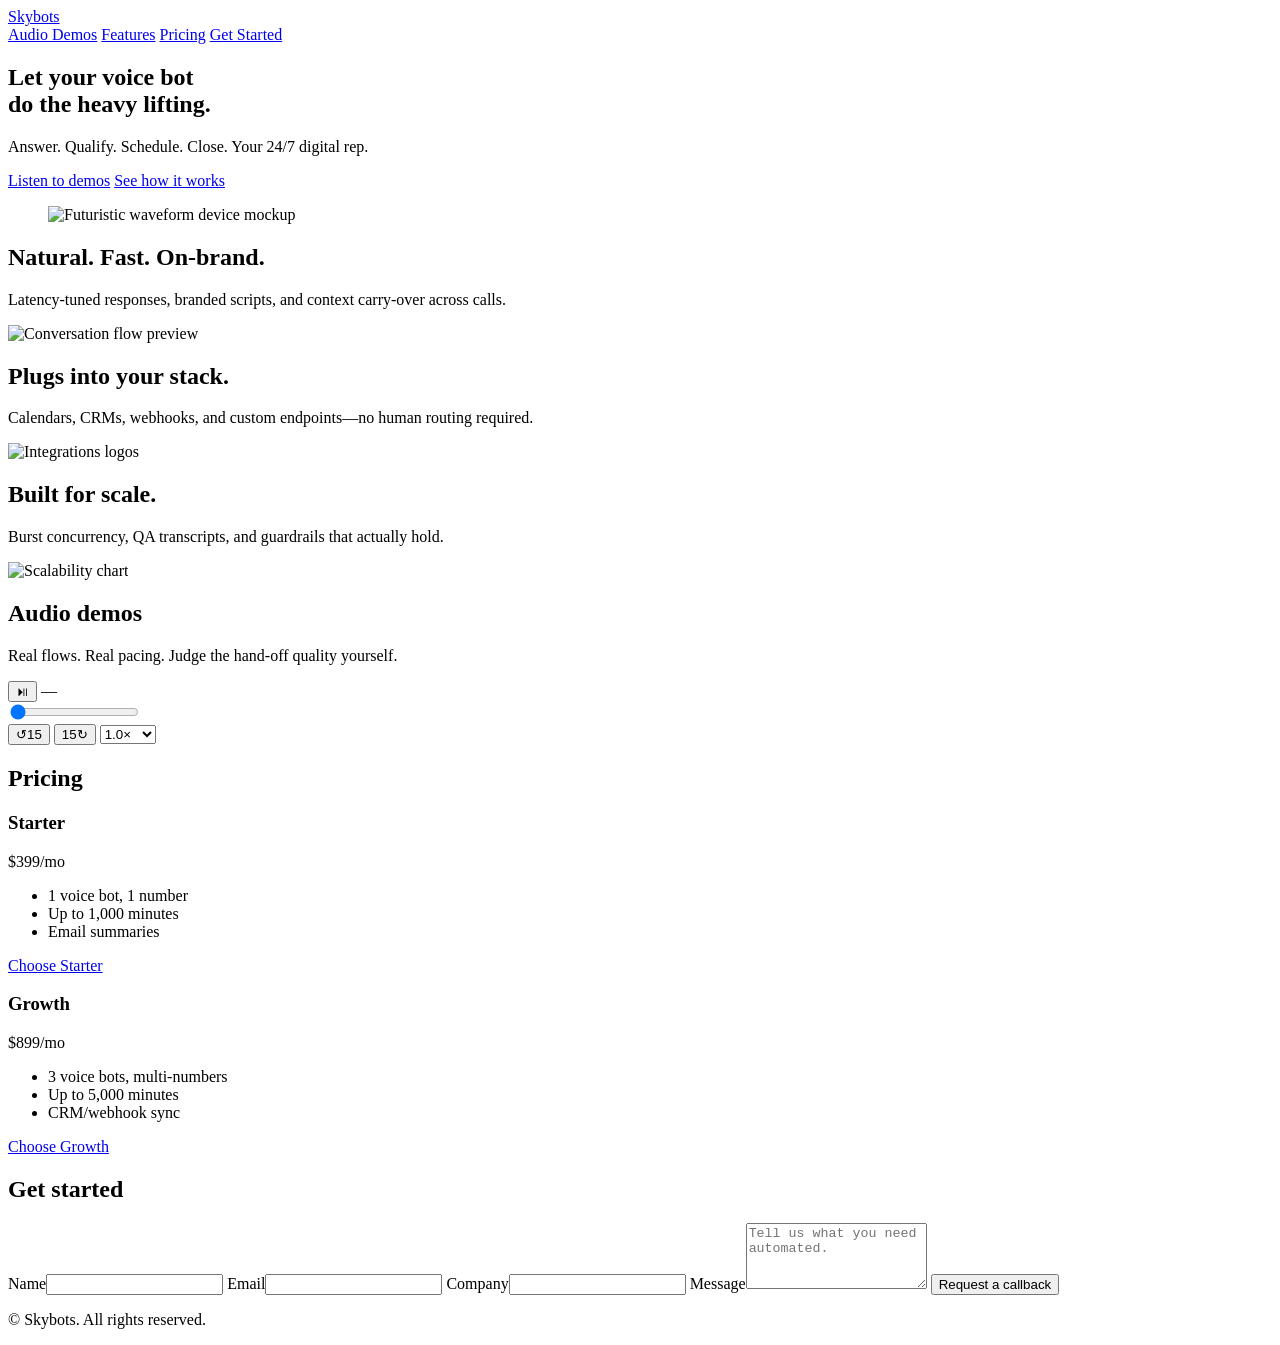
==== index.html @ dbbd6fa0 "feat: add index.html" ====
<!doctype html>
<html lang="en">
<head>
  <meta charset="utf-8" />
  <meta name="viewport" content="width=device-width,initial-scale=1" />
  <meta name="description" content="Skybots – ultra-clean, high-performance AI voice demos." />
  <title>Skybots</title>
  <link rel="preload" href="/images/hero.jpg" as="image">
  <link rel="stylesheet" href="styles.css" />
  <script defer src="app.js"></script>
</head>
<body>
  <header class="nav">
    <a class="brand" href="#">Skybots</a>
    <nav class="nav-links">
      <a href="#demos">Audio Demos</a>
      <a href="#features">Features</a>
      <a href="#pricing">Pricing</a>
      <a class="cta" href="#contact">Get Started</a>
    </nav>
  </header>

  <main>
    <!-- HERO (Apple-style: big type, stark contrast, generous whitespace) -->
    <section class="hero" aria-labelledby="hero-title">
      <h1 id="hero-title">Let your voice bot<br/>do the heavy lifting.</h1>
      <p class="hero-sub">Answer. Qualify. Schedule. Close. Your 24/7 digital rep.</p>
      <div class="hero-cta">
        <a class="btn primary" href="#demos">Listen to demos</a>
        <a class="btn ghost" href="#features">See how it works</a>
      </div>
      <figure class="hero-media">
        <img src="/images/hero.jpg" alt="Futuristic waveform device mockup" width="1600" height="900" loading="eager">
      </figure>
    </section>

    <!-- PROMO PANELS (clean, high-contrast slabs, Apple-like rhythm) -->
    <section id="features" class="panels" aria-label="Highlights">
      <article class="panel dark">
        <div class="copy">
          <h2>Natural. Fast. On-brand.</h2>
          <p>Latency-tuned responses, branded scripts, and context carry-over across calls.</p>
        </div>
        <img src="/images/panel-1.png" alt="Conversation flow preview" width="1200" height="800" loading="lazy">
      </article>
      <article class="panel light">
        <div class="copy">
          <h2>Plugs into your stack.</h2>
          <p>Calendars, CRMs, webhooks, and custom endpoints—no human routing required.</p>
        </div>
        <img src="/images/panel-2.png" alt="Integrations logos" width="1200" height="800" loading="lazy">
      </article>
      <article class="panel dark">
        <div class="copy">
          <h2>Built for scale.</h2>
          <p>Burst concurrency, QA transcripts, and guardrails that actually hold.</p>
        </div>
        <img src="/images/panel-3.png" alt="Scalability chart" width="1200" height="800" loading="lazy">
      </article>
    </section>

    <!-- AUDIO DEMOS (grid + sticky mini player, JSON-driven) -->
    <section id="demos" class="audios" aria-labelledby="audios-title">
      <h2 id="audios-title">Audio demos</h2>
      <p class="audios-sub">Real flows. Real pacing. Judge the hand-off quality yourself.</p>
      <div id="audio-grid" class="audio-grid" role="list"></div>
      <div id="player" class="player" aria-live="polite">
        <button id="playpause" class="icon" aria-label="Play/Pause" title="Play/Pause">⏯</button>
        <span id="nowplaying" class="np">—</span>
        <div class="seek">
          <input id="seekbar" type="range" min="0" max="100" value="0" aria-label="Seek">
        </div>
        <button id="back15" class="icon" aria-label="Back 15s" title="Back 15s">↺15</button>
        <button id="fwd15" class="icon" aria-label="Forward 15s" title="Forward 15s">15↻</button>
        <select id="speed" aria-label="Playback speed">
          <option>1.0×</option><option>1.25×</option><option>1.5×</option><option>1.75×</option><option>2.0×</option>
        </select>
      </div>
      <audio id="audio" preload="none" crossorigin="anonymous"></audio>
    </section>

    <!-- PRICING (clean 2-tier) -->
    <section id="pricing" class="pricing" aria-labelledby="pricing-title">
      <h2 id="pricing-title">Pricing</h2>
      <div class="cards">
        <article class="card">
          <h3>Starter</h3>
          <p class="price">$399<span>/mo</span></p>
          <ul>
            <li>1 voice bot, 1 number</li>
            <li>Up to 1,000 minutes</li>
            <li>Email summaries</li>
          </ul>
          <a href="#contact" class="btn primary">Choose Starter</a>
        </article>
        <article class="card accent">
          <h3>Growth</h3>
          <p class="price">$899<span>/mo</span></p>
          <ul>
            <li>3 voice bots, multi-numbers</li>
            <li>Up to 5,000 minutes</li>
            <li>CRM/webhook sync</li>
          </ul>
          <a href="#contact" class="btn primary">Choose Growth</a>
        </article>
      </div>
    </section>

    <!-- CONTACT -->
    <section id="contact" class="contact" aria-labelledby="contact-title">
      <h2 id="contact-title">Get started</h2>
      <form class="contact-form" action="https://formspree.io/f/your-id" method="POST">
        <label>Name<input name="name" required></label>
        <label>Email<input name="email" type="email" required></label>
        <label>Company<input name="company"></label>
        <label>Message<textarea name="message" rows="4" placeholder="Tell us what you need automated."></textarea></label>
        <button class="btn primary" type="submit">Request a callback</button>
      </form>
    </section>
  </main>

  <footer class="footer">
    <p>© <span id="year"></span> Skybots. All rights reserved.</p>
  </footer>
</body>
</html>
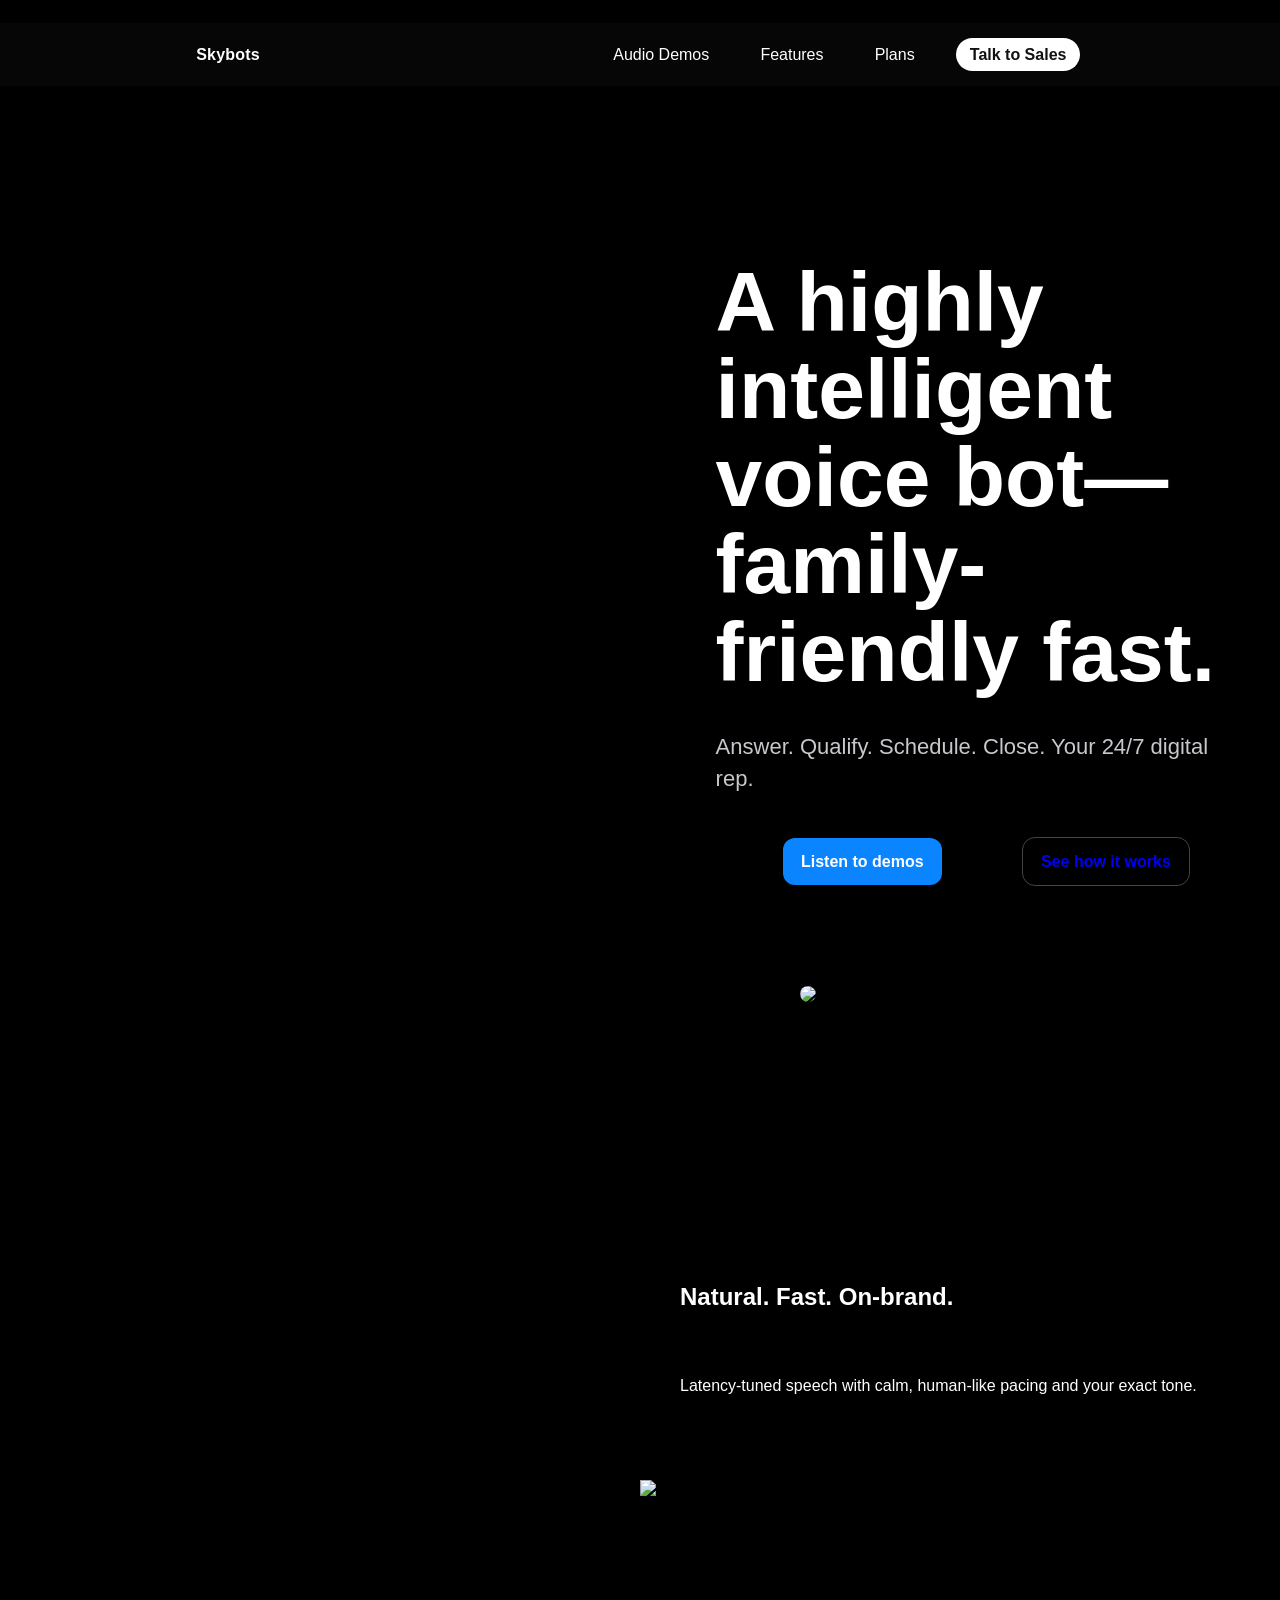
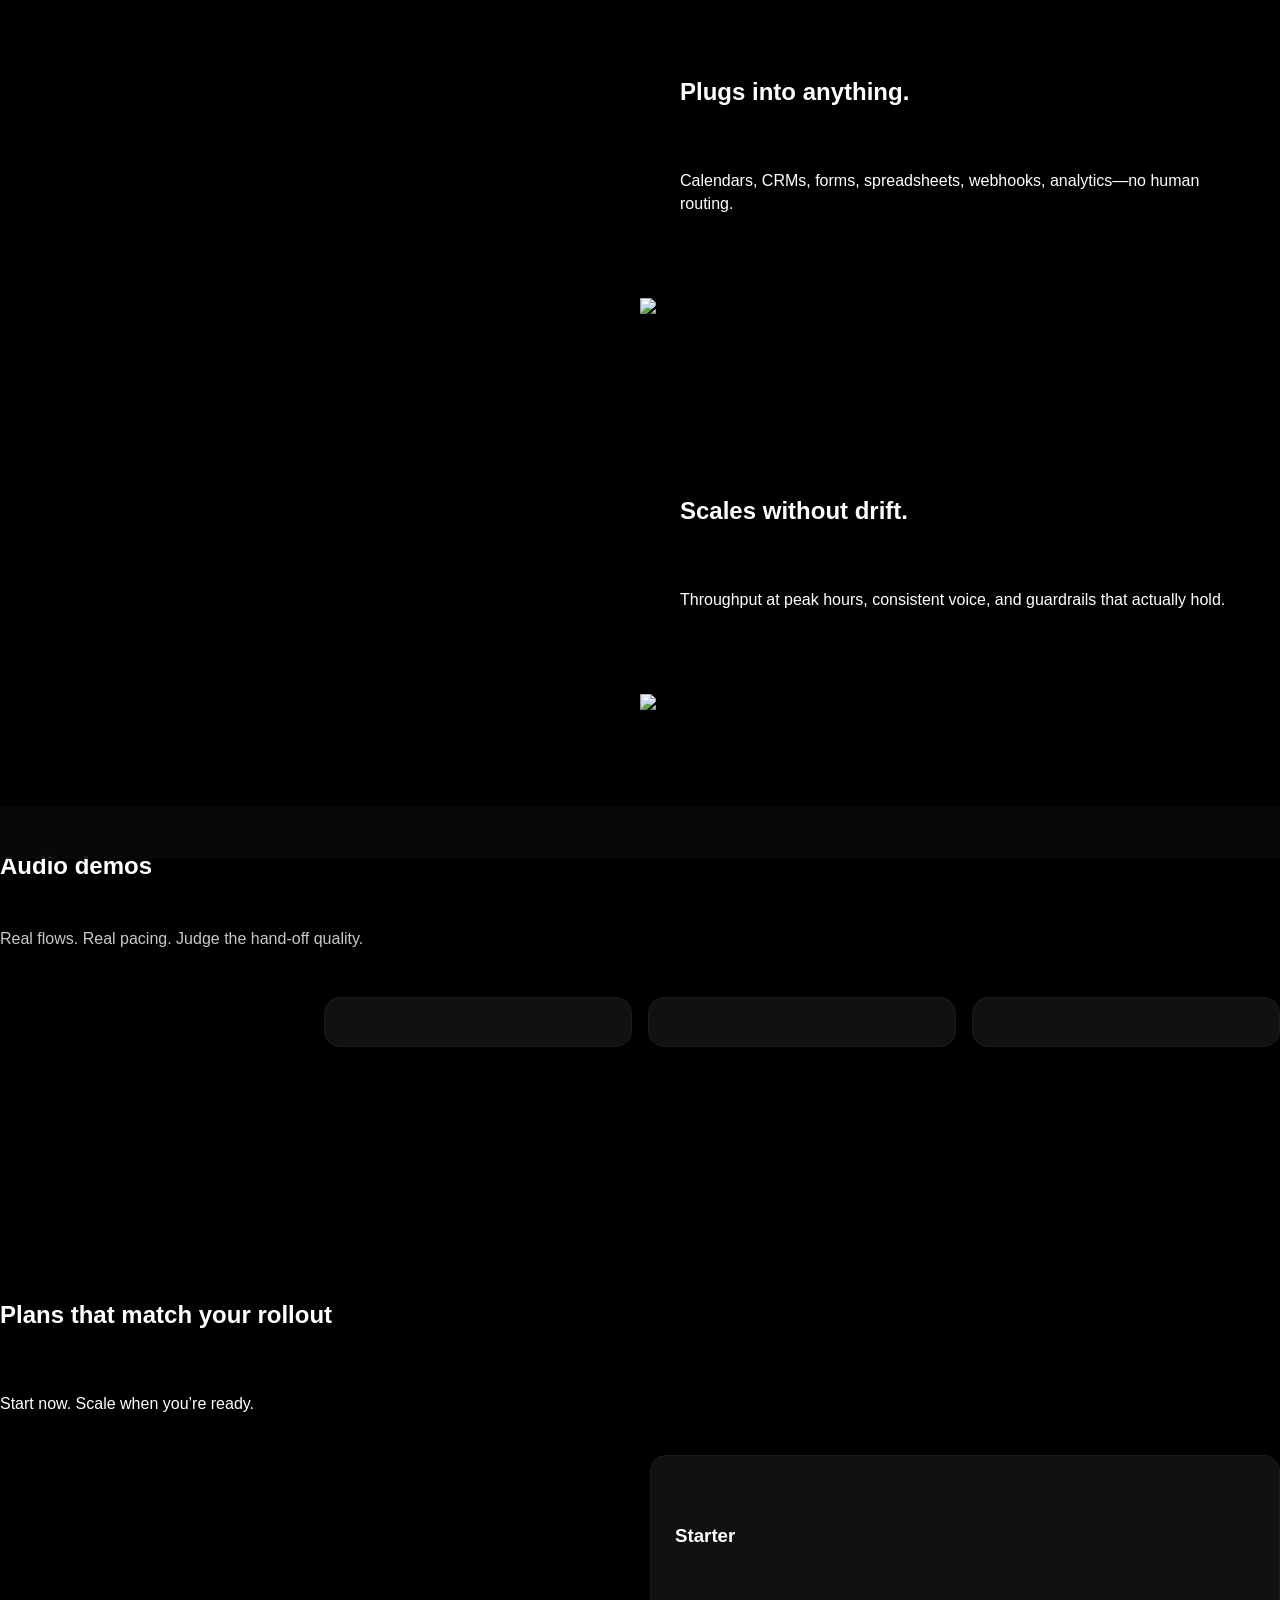
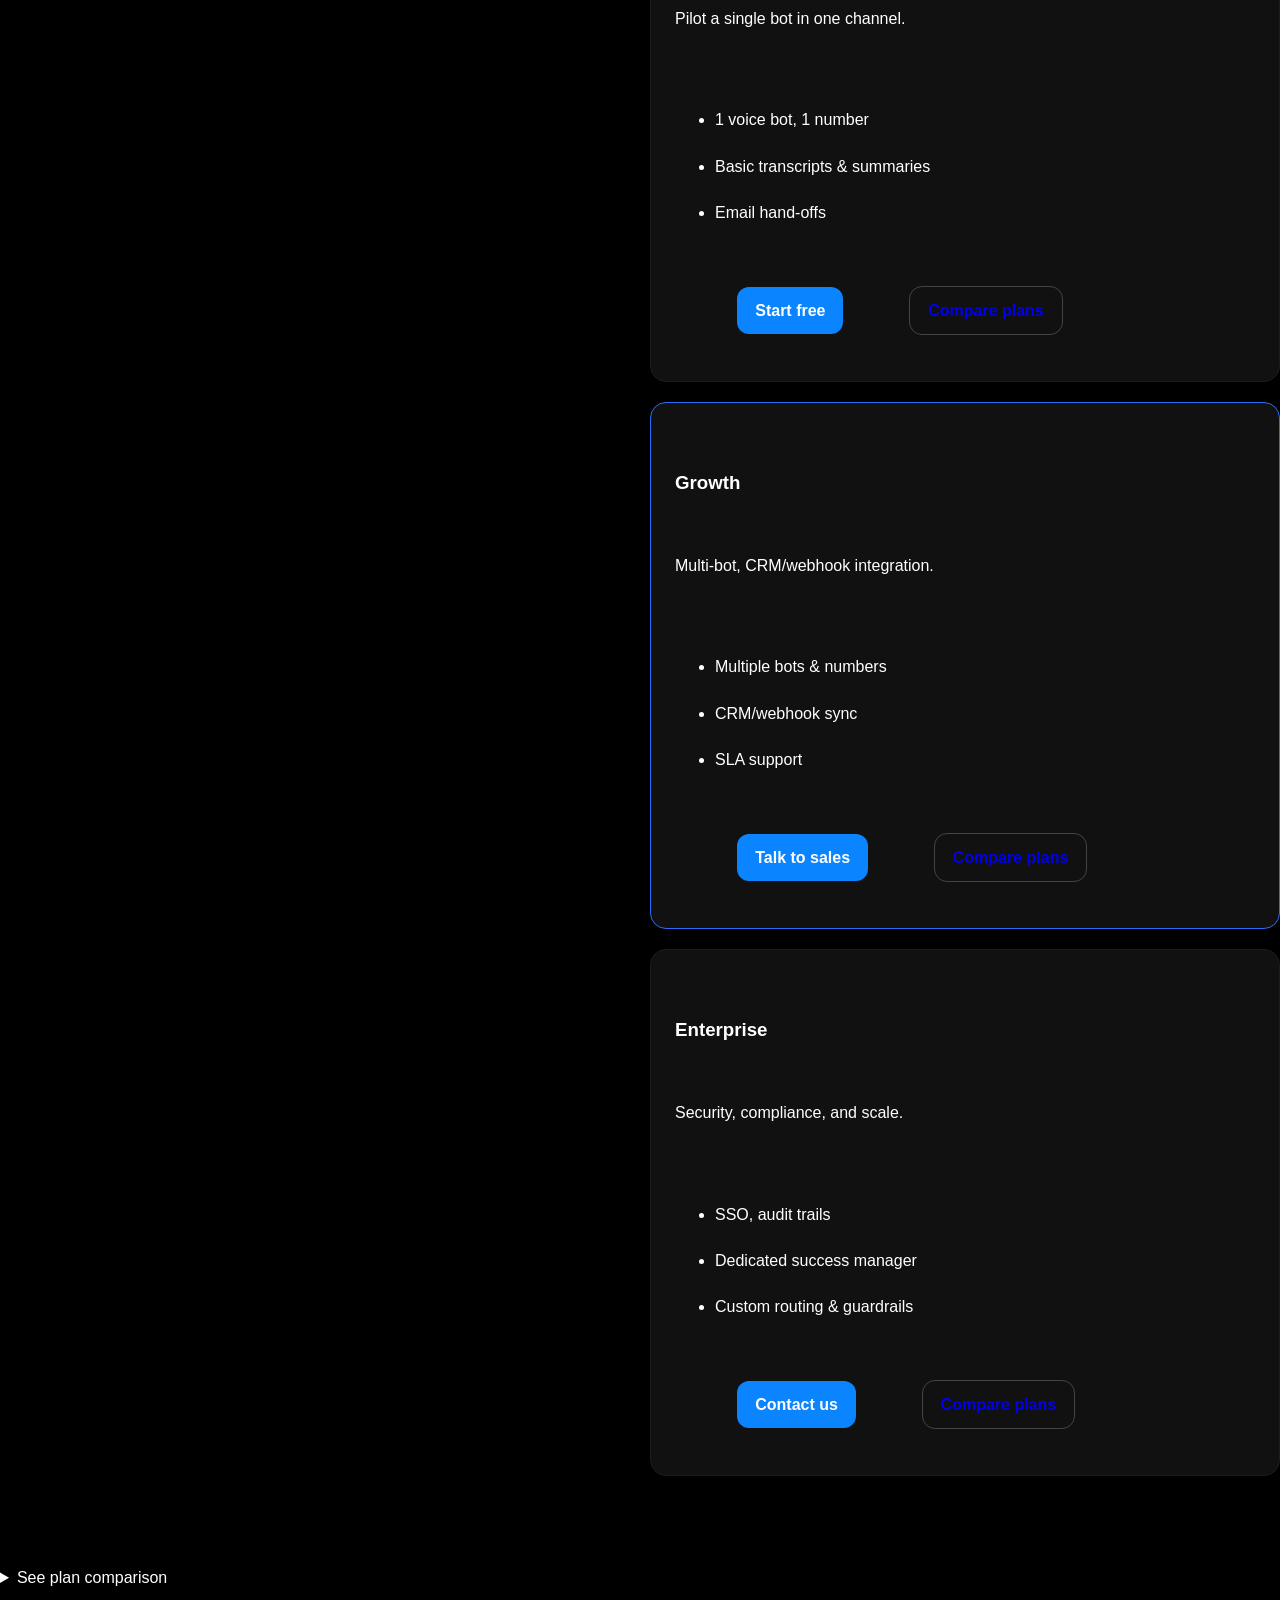
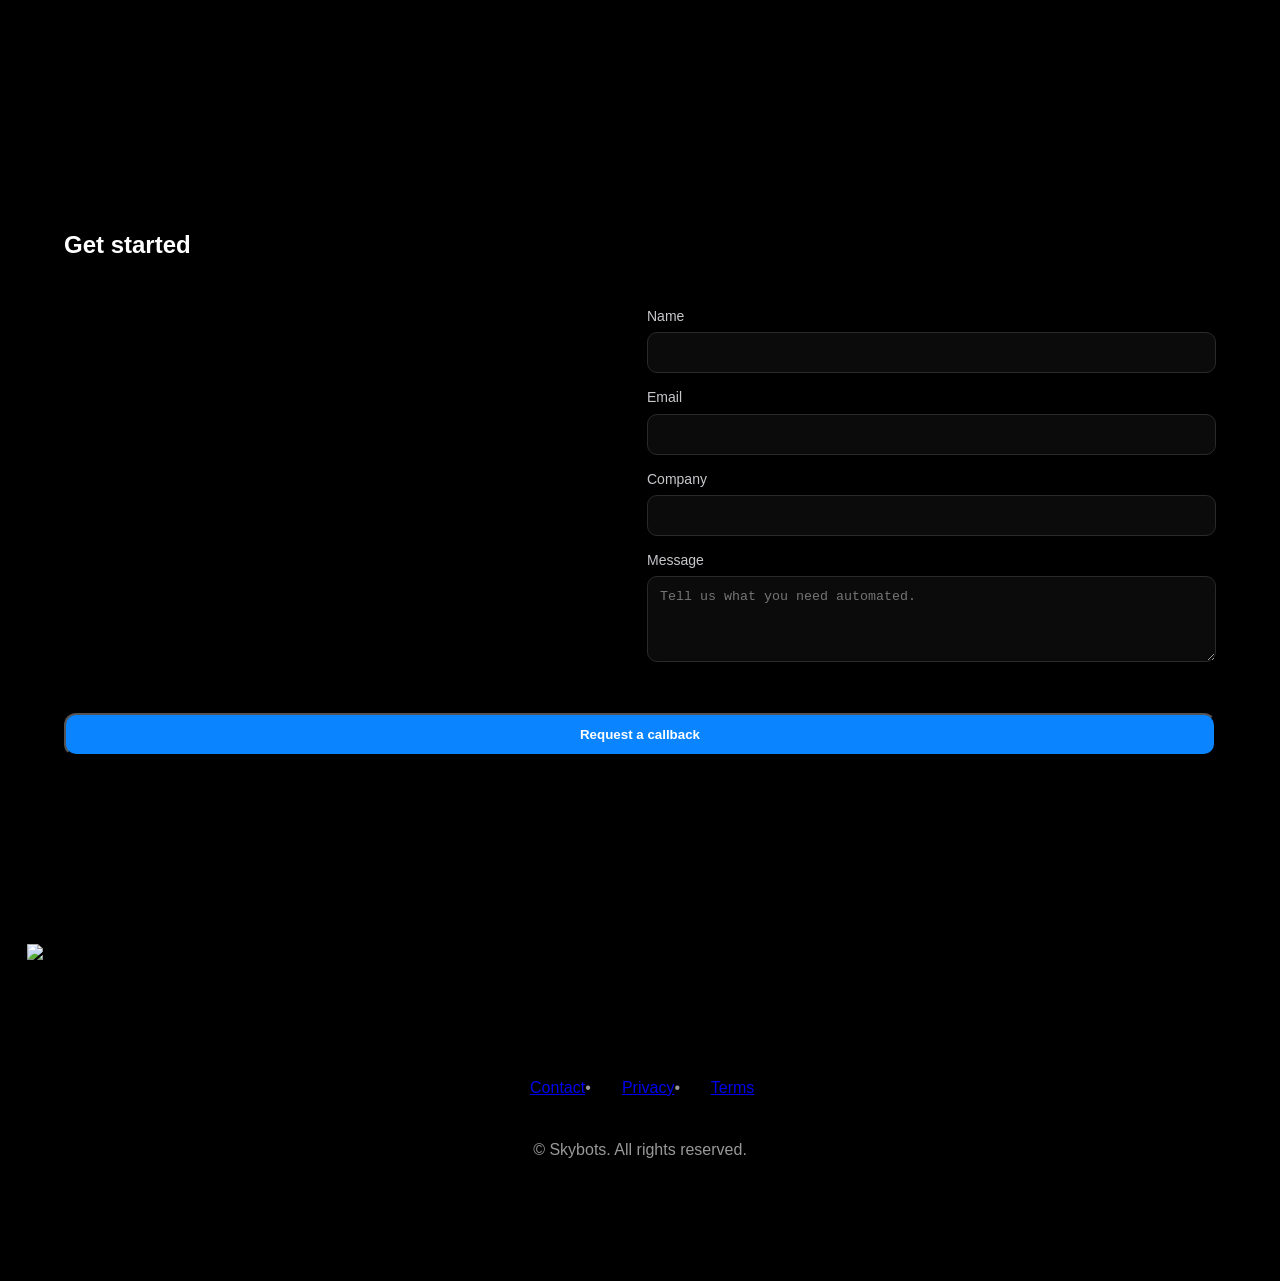
==== commit dd964eb3: "feat(audio): exactly 3 demos + sticky player" ====
--- a/index.html
+++ b/index.html
@@ -1,126 +1,214 @@
 <!doctype html>
 <html lang="en">
 <head>
-  <meta charset="utf-8" />
-  <meta name="viewport" content="width=device-width,initial-scale=1" />
-  <meta name="description" content="Skybots – ultra-clean, high-performance AI voice demos." />
-  <title>Skybots</title>
-  <link rel="preload" href="/images/hero.jpg" as="image">
-  <link rel="stylesheet" href="styles.css" />
-  <script defer src="app.js"></script>
+  <meta charset="utf-8" />
+  <meta name="viewport" content="width=device-width,initial-scale=1" />
+  <title>Skybots – AI Voice Bots</title>
+  <meta name="description" content="Skybots voice bots: answer, qualify, schedule, and hand-off—24/7, on-brand." />
+  <link rel="icon" href="images/favicon.ico">
+  <link rel="apple-touch-icon" sizes="180x180" href="images/icon-180.png">
+  <meta name="theme-color" content="#000000">
+  <meta property="og:title" content="Skybots – AI Voice Bots">
+  <meta property="og:description" content="Answer. Qualify. Schedule. Close. Your 24/7 digital rep.">
+  <meta property="og:type" content="website">
+  <meta property="og:url" content="https://gonia25.github.io/skybots-apple-style-landing/">
+  <meta property="og:image" content="https://gonia25.github.io/skybots-apple-style-landing/images/hero.webp">
+  <meta name="twitter:card" content="summary_large_image">
+  <link rel="preload" href="images/hero.webp" as="image" fetchpriority="high">
+  <link rel="stylesheet" href="styles.css" />
+  <script defer src="app.js"></script>
 </head>
 <body>
-  <header class="nav">
-    <a class="brand" href="#">Skybots</a>
-    <nav class="nav-links">
-      <a href="#demos">Audio Demos</a>
-      <a href="#features">Features</a>
-      <a href="#pricing">Pricing</a>
-      <a class="cta" href="#contact">Get Started</a>
-    </nav>
-  </header>
-
-  <main>
-    <!-- HERO (Apple-style: big type, stark contrast, generous whitespace) -->
-    <section class="hero" aria-labelledby="hero-title">
-      <h1 id="hero-title">Let your voice bot<br/>do the heavy lifting.</h1>
-      <p class="hero-sub">Answer. Qualify. Schedule. Close. Your 24/7 digital rep.</p>
-      <div class="hero-cta">
-        <a class="btn primary" href="#demos">Listen to demos</a>
-        <a class="btn ghost" href="#features">See how it works</a>
-      </div>
-      <figure class="hero-media">
-        <img src="/images/hero.jpg" alt="Futuristic waveform device mockup" width="1600" height="900" loading="eager">
-      </figure>
-    </section>
-
-    <!-- PROMO PANELS (clean, high-contrast slabs, Apple-like rhythm) -->
-    <section id="features" class="panels" aria-label="Highlights">
-      <article class="panel dark">
-        <div class="copy">
-          <h2>Natural. Fast. On-brand.</h2>
-          <p>Latency-tuned responses, branded scripts, and context carry-over across calls.</p>
-        </div>
-        <img src="/images/panel-1.png" alt="Conversation flow preview" width="1200" height="800" loading="lazy">
-      </article>
-      <article class="panel light">
-        <div class="copy">
-          <h2>Plugs into your stack.</h2>
-          <p>Calendars, CRMs, webhooks, and custom endpoints—no human routing required.</p>
-        </div>
-        <img src="/images/panel-2.png" alt="Integrations logos" width="1200" height="800" loading="lazy">
-      </article>
-      <article class="panel dark">
-        <div class="copy">
-          <h2>Built for scale.</h2>
-          <p>Burst concurrency, QA transcripts, and guardrails that actually hold.</p>
-        </div>
-        <img src="/images/panel-3.png" alt="Scalability chart" width="1200" height="800" loading="lazy">
-      </article>
-    </section>
-
-    <!-- AUDIO DEMOS (grid + sticky mini player, JSON-driven) -->
-    <section id="demos" class="audios" aria-labelledby="audios-title">
-      <h2 id="audios-title">Audio demos</h2>
-      <p class="audios-sub">Real flows. Real pacing. Judge the hand-off quality yourself.</p>
-      <div id="audio-grid" class="audio-grid" role="list"></div>
-      <div id="player" class="player" aria-live="polite">
-        <button id="playpause" class="icon" aria-label="Play/Pause" title="Play/Pause">⏯</button>
-        <span id="nowplaying" class="np">—</span>
-        <div class="seek">
-          <input id="seekbar" type="range" min="0" max="100" value="0" aria-label="Seek">
-        </div>
-        <button id="back15" class="icon" aria-label="Back 15s" title="Back 15s">↺15</button>
-        <button id="fwd15" class="icon" aria-label="Forward 15s" title="Forward 15s">15↻</button>
-        <select id="speed" aria-label="Playback speed">
-          <option>1.0×</option><option>1.25×</option><option>1.5×</option><option>1.75×</option><option>2.0×</option>
-        </select>
-      </div>
-      <audio id="audio" preload="none" crossorigin="anonymous"></audio>
-    </section>
-
-    <!-- PRICING (clean 2-tier) -->
-    <section id="pricing" class="pricing" aria-labelledby="pricing-title">
-      <h2 id="pricing-title">Pricing</h2>
-      <div class="cards">
-        <article class="card">
-          <h3>Starter</h3>
-          <p class="price">$399<span>/mo</span></p>
-          <ul>
-            <li>1 voice bot, 1 number</li>
-            <li>Up to 1,000 minutes</li>
-            <li>Email summaries</li>
-          </ul>
-          <a href="#contact" class="btn primary">Choose Starter</a>
-        </article>
-        <article class="card accent">
-          <h3>Growth</h3>
-          <p class="price">$899<span>/mo</span></p>
-          <ul>
-            <li>3 voice bots, multi-numbers</li>
-            <li>Up to 5,000 minutes</li>
-            <li>CRM/webhook sync</li>
-          </ul>
-          <a href="#contact" class="btn primary">Choose Growth</a>
-        </article>
-      </div>
-    </section>
-
-    <!-- CONTACT -->
-    <section id="contact" class="contact" aria-labelledby="contact-title">
-      <h2 id="contact-title">Get started</h2>
-      <form class="contact-form" action="https://formspree.io/f/your-id" method="POST">
-        <label>Name<input name="name" required></label>
-        <label>Email<input name="email" type="email" required></label>
-        <label>Company<input name="company"></label>
-        <label>Message<textarea name="message" rows="4" placeholder="Tell us what you need automated."></textarea></label>
-        <button class="btn primary" type="submit">Request a callback</button>
-      </form>
-    </section>
-  </main>
-
-  <footer class="footer">
-    <p>© <span id="year"></span> Skybots. All rights reserved.</p>
-  </footer>
+  <!-- Sticky translucent nav -->
+  <header class="nav" data-scroll>
+    <a class="brand" href="#">Skybots</a>
+    <nav class="nav-links">
+      <a href="#demos">Audio Demos</a>
+      <a href="#features">Features</a>
+      <a href="#plans">Plans</a>
+      <a class="cta" href="#contact">Talk to Sales</a>
+    </nav>
+  </header>
+
+  <main>
+    <!-- HERO: youthful friendly robot (full-bleed slab) -->
+    <section class="section dark hero" aria-labelledby="hero-title">
+      <div class="container hero-grid">
+        <div class="hero-copy">
+          <h1 id="hero-title">A highly intelligent<br>voice bot—family-friendly fast.</h1>
+          <p class="hero-sub">Answer. Qualify. Schedule. Close. Your 24/7 digital rep.</p>
+          <div class="hero-cta">
+            <a class="btn primary" href="#demos">Listen to demos</a>
+            <a class="btn ghost" href="#features">See how it works</a>
+          </div>
+        </div>
+        <figure class="hero-media">
+          <img src="images/hero.webp"
+               alt="Youthful friendly service robot presenting an audio waveform."
+               width="1600" height="900" decoding="async">
+        </figure>
+      </div>
+    </section>
+
+    <!-- FEATURES: three Apple-style slabs -->
+    <section id="features" class="section light" aria-label="Highlights">
+      <div class="container panel">
+        <div class="copy">
+          <h2>Natural. Fast. On-brand.</h2>
+          <p>Latency-tuned speech with calm, human-like pacing and your exact tone.</p>
+        </div>
+        <img src="images/speed.webp"
+             alt="Robot hand indicating a glass tile with ultra-low latency waveform."
+             width="1600" height="1066" loading="lazy" decoding="async">
+      </div>
+    </section>
+
+    <section class="section dark">
+      <div class="container panel">
+        <div class="copy">
+          <h2>Plugs into anything.</h2>
+          <p>Calendars, CRMs, forms, spreadsheets, webhooks, analytics—no human routing.</p>
+        </div>
+        <img src="images/integrations.webp"
+             alt="Friendly robot surrounded by neutral system glyphs for integrations."
+             width="1600" height="1066" loading="lazy" decoding="async">
+      </div>
+    </section>
+
+    <section class="section light">
+      <div class="container panel">
+        <div class="copy">
+          <h2>Scales without drift.</h2>
+          <p>Throughput at peak hours, consistent voice, and guardrails that actually hold.</p>
+        </div>
+        <img src="images/dashboard.webp"
+             alt="Dark analytics dashboard for voice bot with throughput and answer rate."
+             width="1600" height="1066" loading="lazy" decoding="async">
+      </div>
+    </section>
+
+    <!-- AUDIO DEMOS (exactly 3) -->
+    <section id="demos" class="section dark" aria-labelledby="audios-title">
+      <div class="container">
+        <h2 id="audios-title">Audio demos</h2>
+        <p class="audios-sub">Real flows. Real pacing. Judge the hand-off quality.</p>
+        <div id="audio-grid" class="audio-grid" role="list" aria-describedby="audios-title">
+          <!-- JS injects 3 cards; skeletons show until loaded -->
+          <div class="skeleton card"></div><div class="skeleton card"></div><div class="skeleton card"></div>
+        </div>
+
+        <div id="player" class="player" aria-live="polite">
+          <button id="playpause" class="icon" aria-label="Play/Pause" title="Play/Pause">⏯</button>
+          <span id="nowplaying" class="np">—</span>
+          <div class="seek"><input id="seekbar" type="range" min="0" max="100" value="0" aria-label="Seek"></div>
+          <button id="back15" class="icon" aria-label="Back 15s" title="Back 15s">↺15</button>
+          <button id="fwd15" class="icon" aria-label="Forward 15s" title="Forward 15s">15↻</button>
+          <select id="speed" aria-label="Playback speed">
+            <option>1.0×</option><option>1.25×</option><option>1.5×</option><option>1.75×</option><option>2.0×</option>
+          </select>
+        </div>
+        <audio id="audio" preload="none" crossorigin="anonymous"></audio>
+      </div>
+    </section>
+
+    <!-- SLACK-STYLE PRICING (no visible dollars) -->
+    <section id="plans" class="section light" aria-labelledby="plans-title">
+      <div class="container">
+        <h2 id="plans-title">Plans that match your rollout</h2>
+        <p class="muted">Start now. Scale when you’re ready.</p>
+
+        <div class="cards three">
+          <article class="card">
+            <h3>Starter</h3>
+            <p class="sub">Pilot a single bot in one channel.</p>
+            <ul>
+              <li>1 voice bot, 1 number</li>
+              <li>Basic transcripts & summaries</li>
+              <li>Email hand-offs</li>
+            </ul>
+            <div class="actions">
+              <a href="#contact" class="btn primary">Start free</a>
+              <a href="#compare" class="btn ghost">Compare plans</a>
+            </div>
+          </article>
+
+          <article class="card accent">
+            <h3>Growth</h3>
+            <p class="sub">Multi-bot, CRM/webhook integration.</p>
+            <ul>
+              <li>Multiple bots & numbers</li>
+              <li>CRM/webhook sync</li>
+              <li>SLA support</li>
+            </ul>
+            <div class="actions">
+              <a href="#contact" class="btn primary">Talk to sales</a>
+              <a href="#compare" class="btn ghost">Compare plans</a>
+            </div>
+          </article>
+
+          <article class="card">
+            <h3>Enterprise</h3>
+            <p class="sub">Security, compliance, and scale.</p>
+            <ul>
+              <li>SSO, audit trails</li>
+              <li>Dedicated success manager</li>
+              <li>Custom routing & guardrails</li>
+            </ul>
+            <div class="actions">
+              <a href="#contact" class="btn primary">Contact us</a>
+              <a href="#compare" class="btn ghost">Compare plans</a>
+            </div>
+          </article>
+        </div>
+
+        <!-- Minimal comparison block -->
+        <div id="compare" class="compare">
+          <details>
+            <summary>See plan comparison</summary>
+            <table aria-label="Plan comparison">
+              <thead><tr><th>Feature</th><th>Starter</th><th>Growth</th><th>Enterprise</th></tr></thead>
+              <tbody>
+                <tr><td>Bots & numbers</td><td>1 / 1</td><td>Multi / Multi</td><td>Unlimited</td></tr>
+                <tr><td>Transcripts</td><td>Basic</td><td>Enhanced</td><td>Advanced + export</td></tr>
+                <tr><td>Integrations</td><td>Email</td><td>CRM/Webhooks</td><td>Custom</td></tr>
+                <tr><td>Support</td><td>Community</td><td>SLA</td><td>Dedicated</td></tr>
+                <tr><td>Compliance</td><td>—</td><td>—</td><td>SSO/Audit</td></tr>
+              </tbody>
+            </table>
+          </details>
+        </div>
+      </div>
+    </section>
+
+    <!-- CONTACT -->
+    <section id="contact" class="section dark" aria-labelledby="contact-title">
+      <div class="container contact">
+        <h2 id="contact-title">Get started</h2>
+        <form class="contact-form" action="https://formspree.io/f/your-id" method="POST">
+          <label>Name<input name="name" required></label>
+          <label>Email<input name="email" type="email" required></label>
+          <label>Company<input name="company"></label>
+          <label>Message<textarea name="message" rows="4" placeholder="Tell us what you need automated."></textarea></label>
+          <button class="btn primary" type="submit">Request a callback</button>
+        </form>
+      </div>
+    </section>
+
+    <!-- CTA FOOTER IMAGE -->
+    <section class="section dark cta-footer" aria-hidden="true">
+      <img src="images/cta.webp"
+           alt="Minimal desk scene with friendly robot, mic puck, and waveform card."
+           width="1920" height="823" loading="lazy" decoding="async">
+    </section>
+  </main>
+
+  <footer class="footer">
+    <nav class="foot-links">
+      <a href="#contact">Contact</a><span>•</span>
+      <a href="#" aria-disabled="true">Privacy</a><span>•</span>
+      <a href="#" aria-disabled="true">Terms</a>
+    </nav>
+    <p>© <span id="year"></span> Skybots. All rights reserved.</p>
+  </footer>
 </body>
 </html>
--- a/styles.css
+++ b/styles.css
@@ -0,0 +1,88 @@
+:root{
+  --maxw:1200px; --gutter:24px; --radius:14px;
+  --bg:#000; --fg:#fff; --muted:#c7c7cc; --ink:#111; --paper:#fff;
+  --accent:#0a84ff; /* tasteful, not Apple Blue */
+  --shadow:0 10px 30px rgba(0,0,0,.25);
+  --step--1: clamp(12px, 0.75vw + 8px, 14px);
+  --step0: clamp(14px, 0.9vw + 8px, 16px);
+  --step1: clamp(18px, 1.4vw + 10px, 22px);
+  --step2: clamp(26px, 2.4vw + 10px, 32px);
+  --step3: clamp(40px, 4vw + 12px, 56px);
+  --step4: clamp(56px, 6vw + 16px, 84px);
+}
+*{box-sizing:border-box}
+html,body{margin:0;padding:0}
+body{
+  font: 400 var(--step0)/1.45 -apple-system,BlinkMacSystemFont,"Segoe UI",Roboto,Inter,Arial,sans-serif;
+  color:var(--paper); background:var(--bg);
+  -webkit-font-smoothing:antialiased; text-rendering:optimizeLegibility;
+}
+
+.nav{
+  position:sticky; top:0; z-index:50;
+  display:flex; gap:12px; align-items:center; justify-content:space-between;
+  padding:12px var(--gutter); backdrop-filter:saturate(180%) blur(20px);
+  background:rgba(10,10,10,.6);
+}
+.nav a{color:var(--paper); text-decoration:none; padding:8px 10px}
+.nav .cta{background:var(--paper); color:var(--ink); border-radius:999px; padding:8px 14px; font-weight:600}
+.brand{font-weight:700; letter-spacing:.2px}
+
+.hero{
+  margin:0 auto; max-width:var(--maxw); padding:80px var(--gutter) 40px;
+  display:grid; grid-template-columns:1.1fr .9fr; gap:40px; align-items:center;
+}
+.hero h1{font-size:var(--step4); line-height:1.04; margin:0 0 12px}
+.hero-sub{font-size:var(--step1); color:var(--muted); margin:0 0 20px}
+.hero-cta{display:flex; gap:14px; flex-wrap:wrap}
+.btn{display:inline-block; padding:12px 18px; border-radius:12px; text-decoration:none; font-weight:600}
+.btn.primary{background:var(--accent); color:#fff}
+.btn.ghost{outline:1px solid #444}
+.hero-media img{width:100%; height:auto; border-radius:var(--radius); box-shadow:var(--shadow)}
+
+.panels{display:grid; gap:24px; margin:60px auto; max-width:var(--maxw); padding:0 var(--gutter)}
+.panel{display:grid; grid-template-columns:1fr 1fr; align-items:center; border-radius:var(--radius); overflow:hidden}
+.panel img{width:100%; height:auto; display:block}
+.panel .copy{padding:40px}
+.panel.dark{background:#111}
+.panel.light{background:#f5f5f7; color:#111}
+.panel.light .copy p{color:#333}
+
+.audios{max-width:var(--maxw); margin:80px auto; padding:0 var(--gutter)}
+.audios h2{font-size:var(--step3); margin:0 0 10px}
+.audios-sub{color:var(--muted); margin:0 0 24px}
+.audio-grid{display:grid; grid-template-columns:repeat(auto-fit,minmax(260px,1fr)); gap:16px}
+.audio-card{background:#111; border:1px solid #1c1c1e; border-radius:16px; padding:16px}
+.audio-card h3{margin:0 0 8px; font-size:var(--step1)}
+.audio-card button{width:100%; padding:10px 12px; border-radius:10px; border:1px solid #333; background:#1c1c1e; color:#fff}
+.player{position:sticky; bottom:0; left:0; right:0; display:flex; align-items:center; gap:10px; padding:10px var(--gutter); background:rgba(10,10,10,.8); backdrop-filter:blur(10px)}
+.player .np{min-width:180px; opacity:.9}
+.player .seek{flex:1}
+.player input[type="range"]{width:100%}
+.icon{background:#1c1c1e; border:1px solid #333; color:#fff; border-radius:10px; padding:8px 10px}
+
+.pricing{max-width:var(--maxw); margin:80px auto; padding:0 var(--gutter)}
+.cards{display:grid; grid-template-columns:1fr 1fr; gap:20px}
+.card{background:#111; border:1px solid #1c1c1e; border-radius:16px; padding:24px}
+.card.accent{border-color:#2b6cf6}
+.price{font-size:var(--step2); margin:8px 0 14px}
+.price span{font-size:var(--step--1); color:var(--muted)}
+
+.contact{max-width:var(--maxw); margin:80px auto; padding:0 var(--gutter)}
+.contact-form{display:grid; grid-template-columns:1fr 1fr; gap:14px}
+.contact-form label{display:grid; gap:6px; font-size:14px; color:var(--muted)}
+.contact-form input, .contact-form textarea{
+  background:#0b0b0c; color:#fff; border:1px solid #2a2a2c; border-radius:10px; padding:12px;
+}
+.contact-form button{grid-column:1 / -1}
+
+.footer{color:#999; text-align:center; padding:40px var(--gutter) 80px}
+
+@media (max-width: 980px){
+  .hero{grid-template-columns:1fr}
+  .panel{grid-template-columns:1fr}
+}
+@media (prefers-reduced-motion: reduce){
+  *{animation:none !important; transition:none !important}
+}
+:focus-visible{outline:2px solid var(--accent); outline-offset:2px}
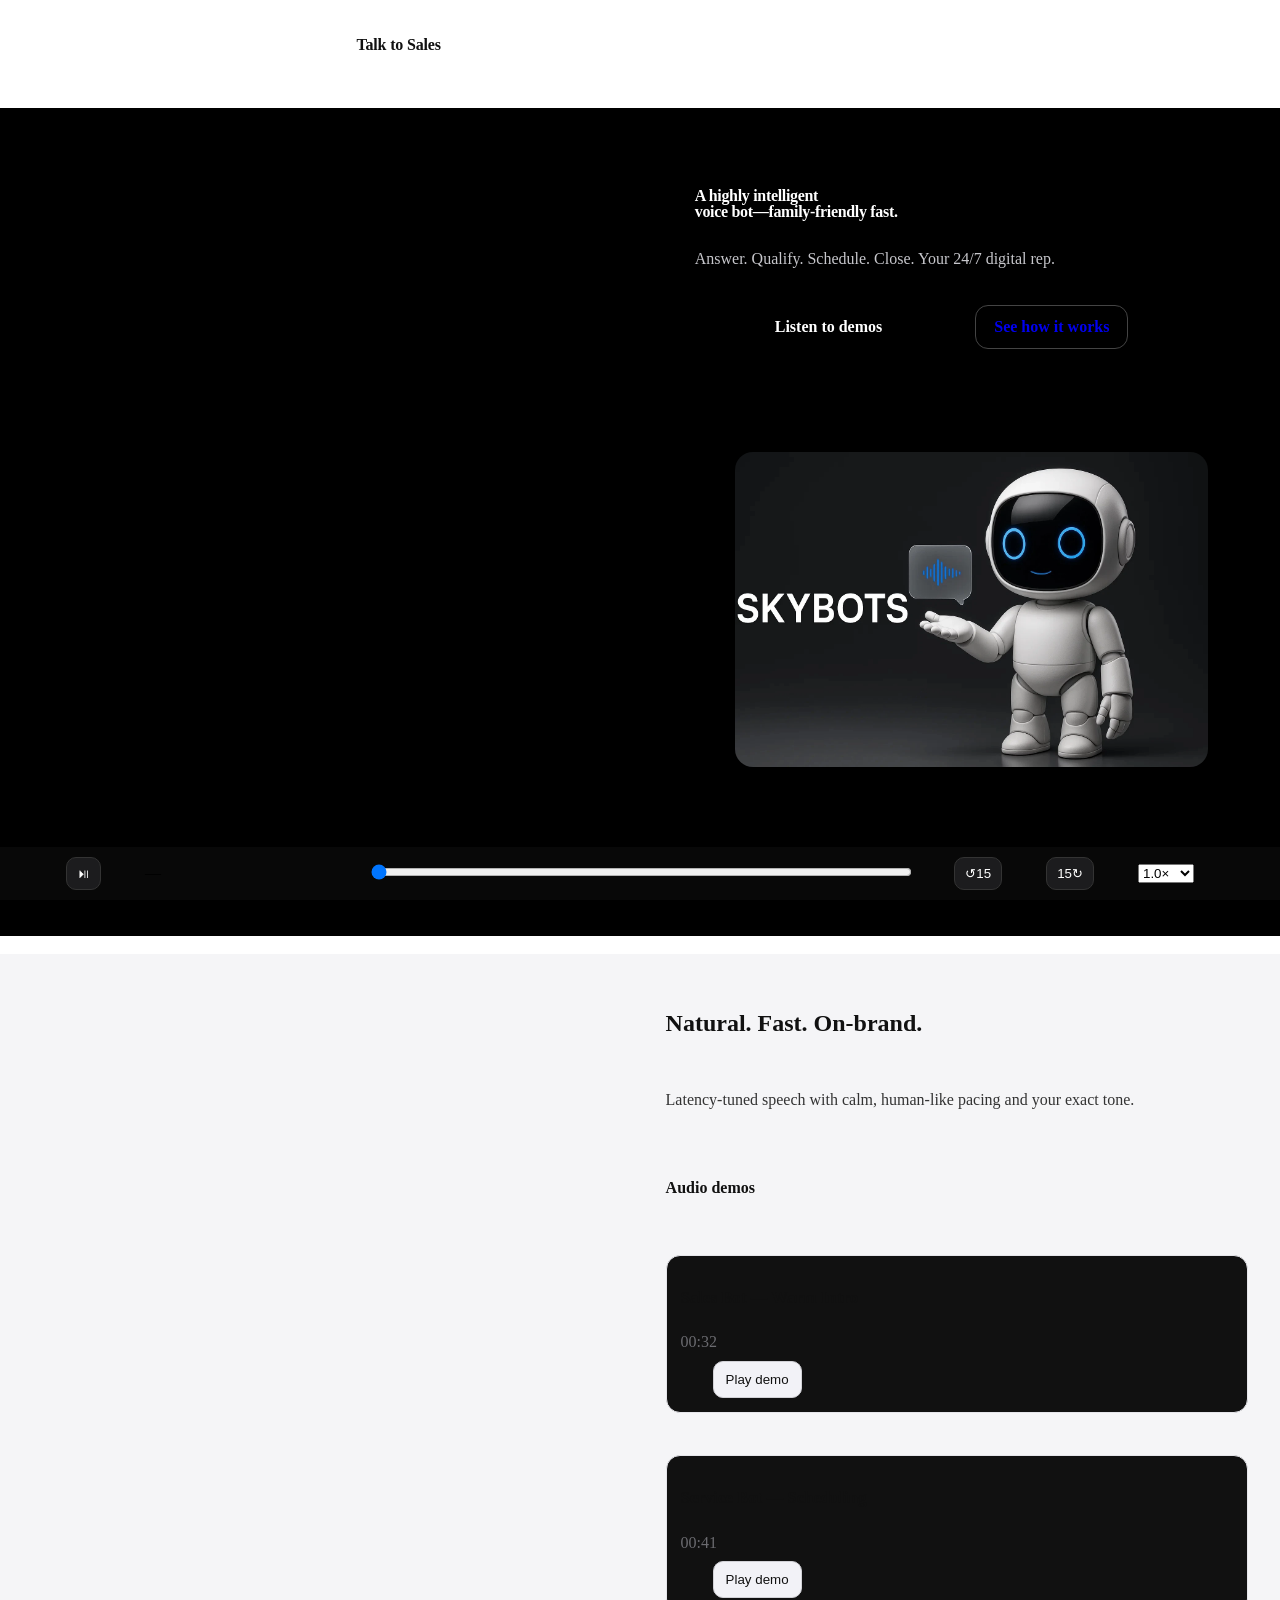
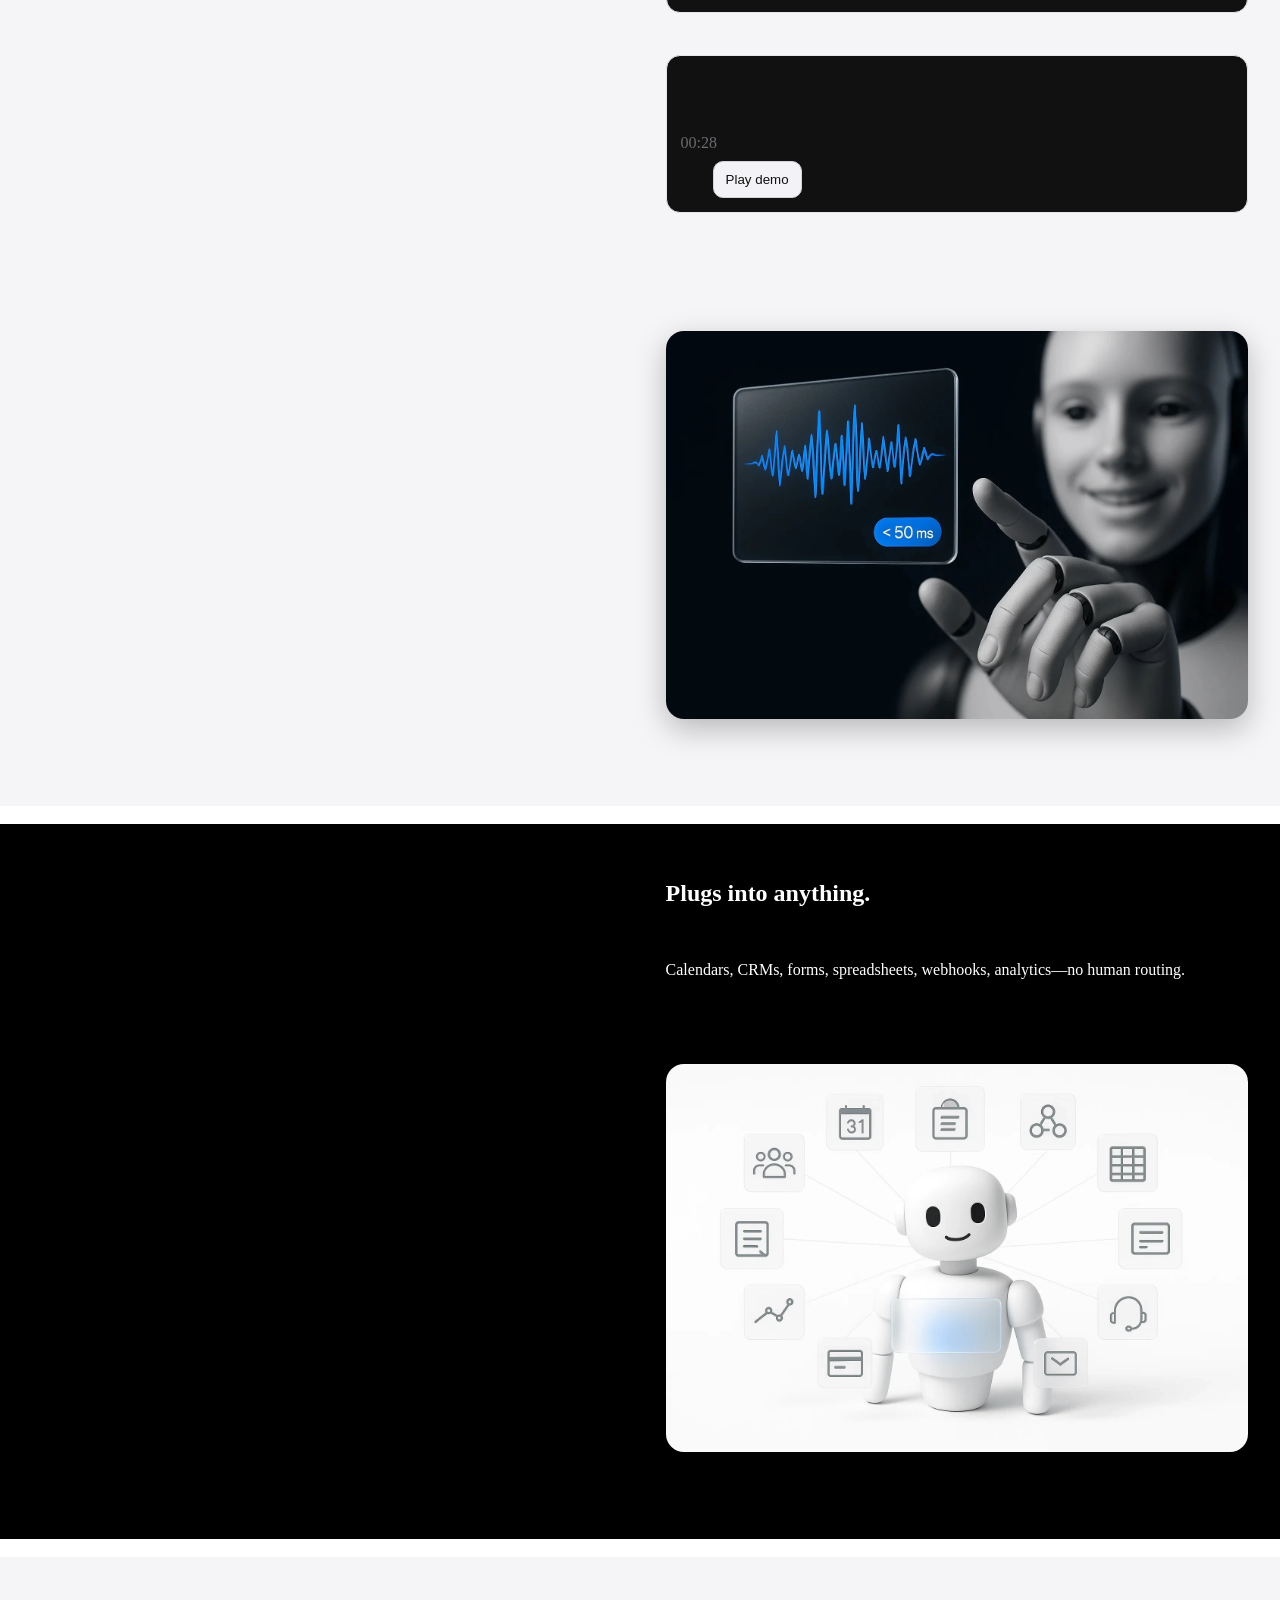
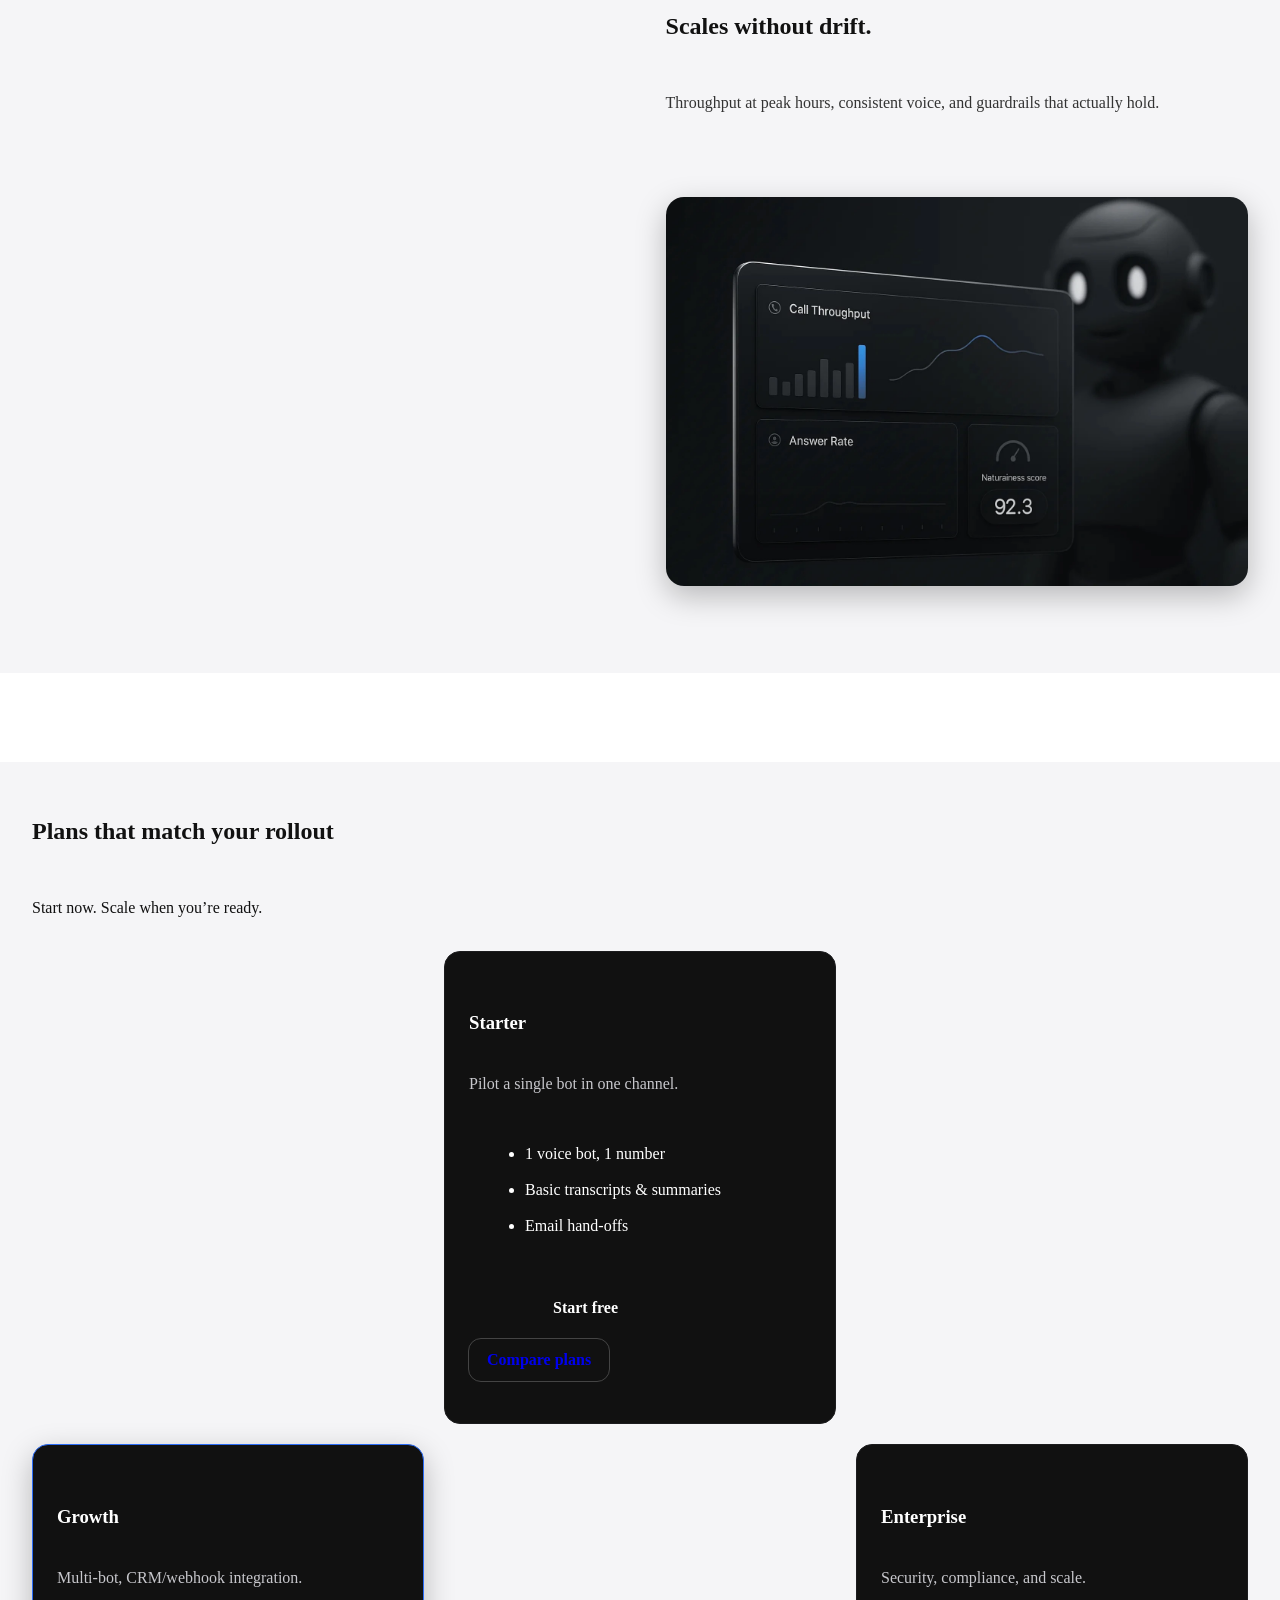
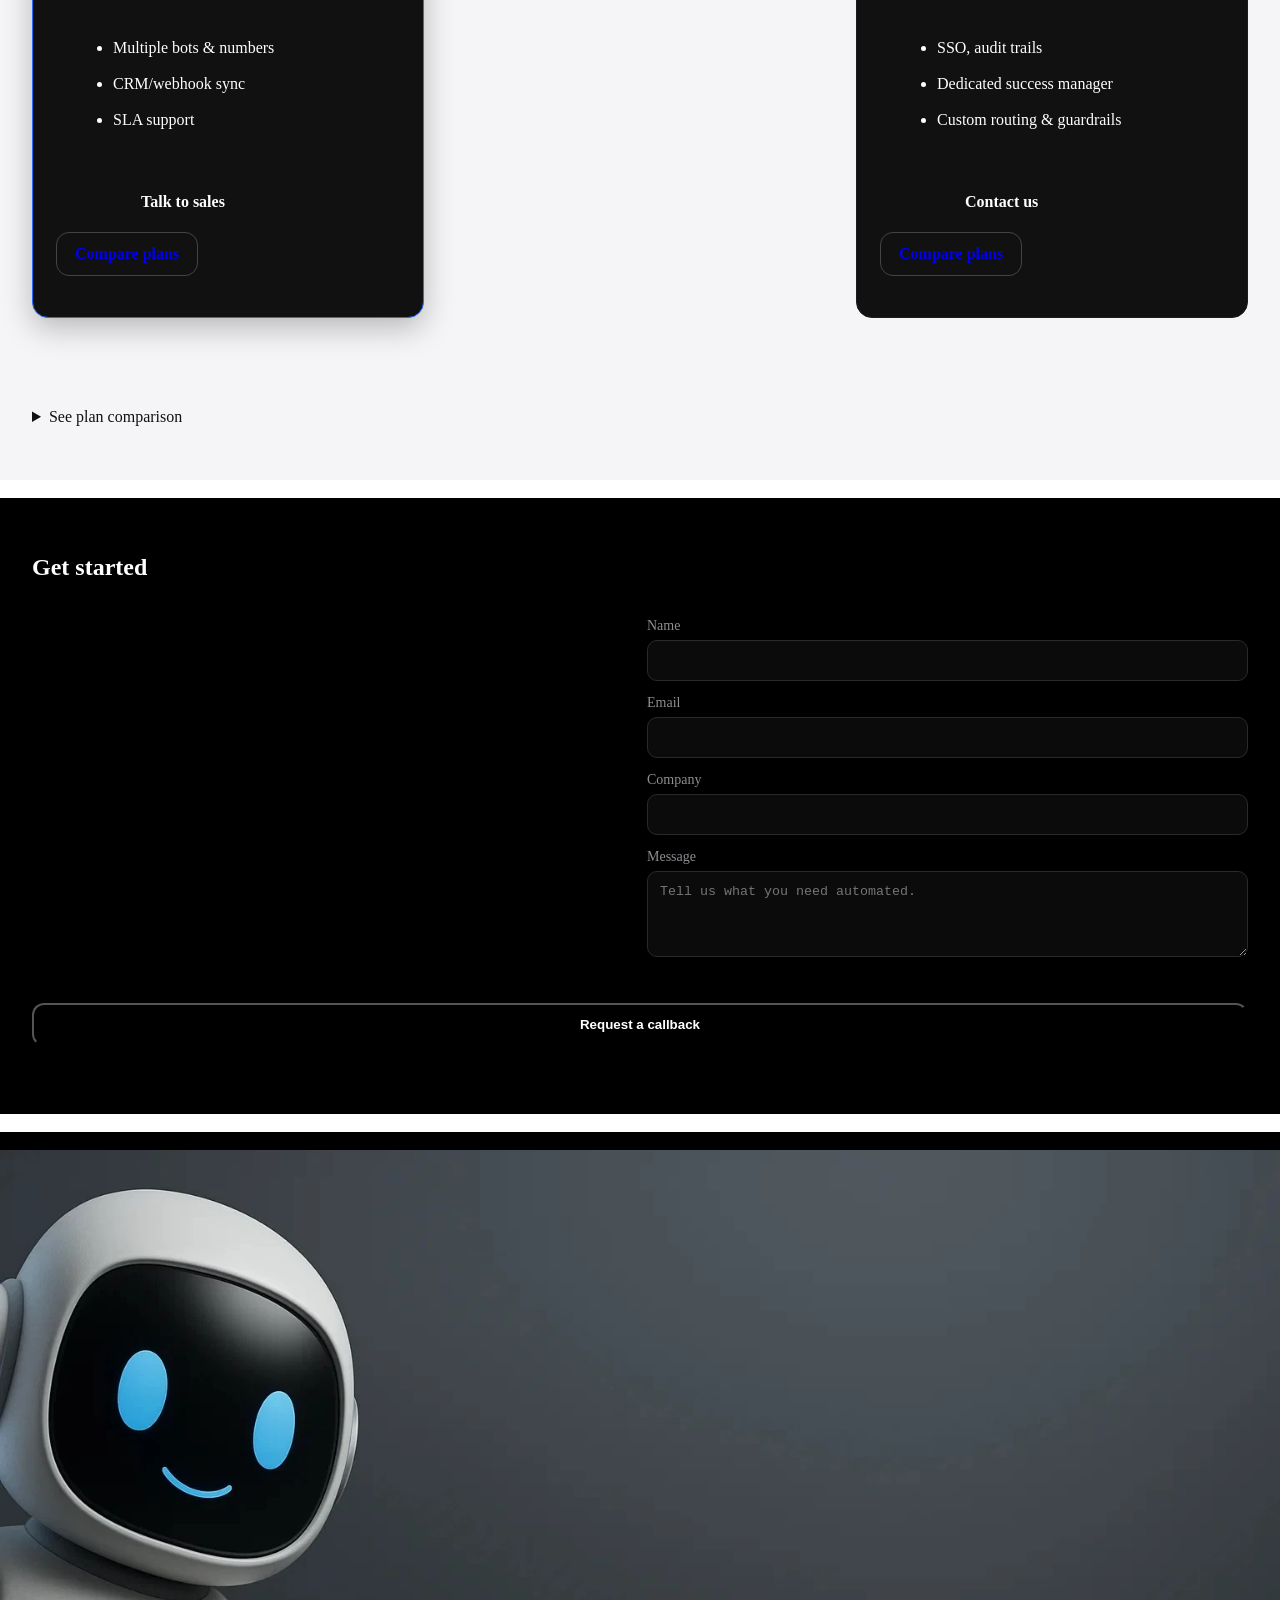
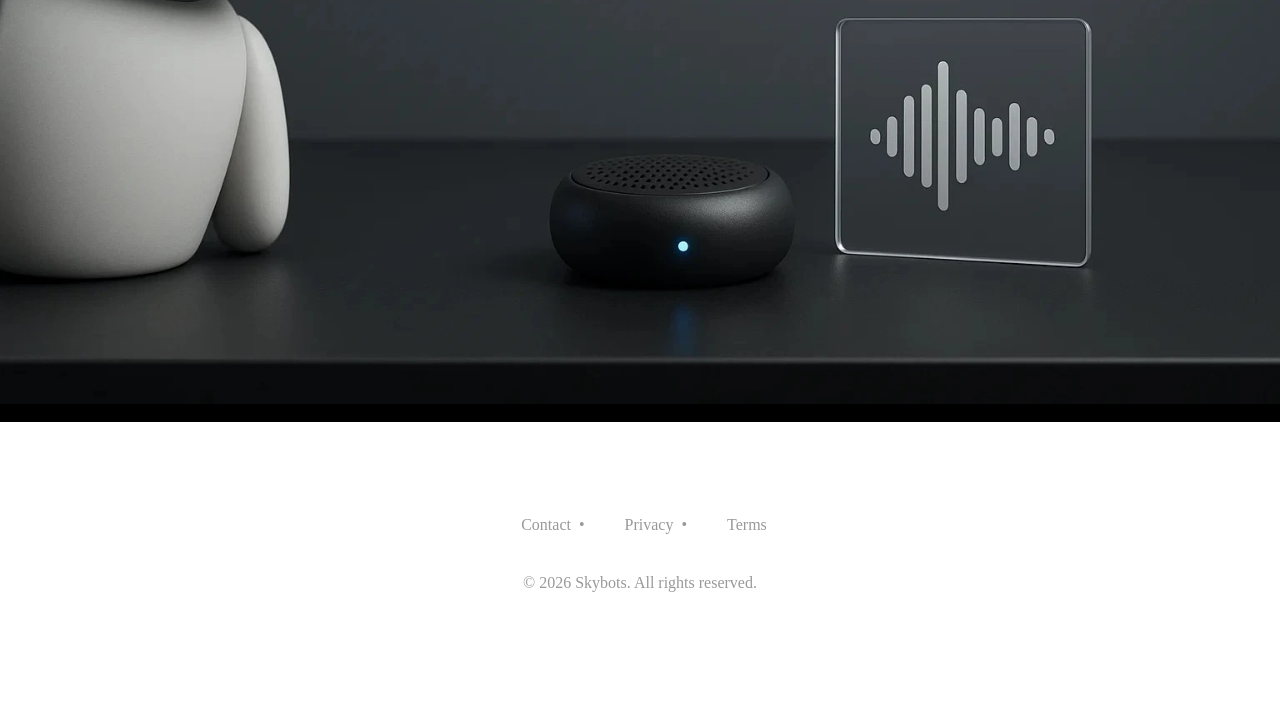
==== commit ce82ab6c: "feat(demos): relocate demos into first light slab (left column)" ====
--- a/index.html
+++ b/index.html
@@ -19,11 +19,11 @@
   <script defer src="app.js"></script>
 </head>
 <body>
-  <!-- Sticky translucent nav -->
+  <!-- Sticky translucent nav (always dark) -->
   <header class="nav" data-scroll>
     <a class="brand" href="#">Skybots</a>
     <nav class="nav-links">
-      <a href="#demos">Audio Demos</a>
+      <a href="#demos-inline">Audio Demos</a>
       <a href="#features">Features</a>
       <a href="#plans">Plans</a>
       <a class="cta" href="#contact">Talk to Sales</a>
@@ -31,15 +31,15 @@
   </header>
 
   <main>
-    <!-- HERO: youthful friendly robot (full-bleed slab) -->
+    <!-- HERO -->
     <section class="section dark hero" aria-labelledby="hero-title">
       <div class="container hero-grid">
         <div class="hero-copy">
           <h1 id="hero-title">A highly intelligent<br>voice bot—family-friendly fast.</h1>
           <p class="hero-sub">Answer. Qualify. Schedule. Close. Your 24/7 digital rep.</p>
           <div class="hero-cta">
-            <a class="btn primary" href="#demos">Listen to demos</a>
-            <a class="btn ghost" href="#features">See how it works</a>
+            <a class="btn primary" href="#demos-inline">Listen to demos</a>
+            <a class="btn ghost" href="#demos-inline">See how it works</a>
           </div>
         </div>
         <figure class="hero-media">
@@ -50,19 +50,32 @@
       </div>
     </section>
 
-    <!-- FEATURES: three Apple-style slabs -->
+    <!-- FEATURES: Slab #1 (light) WITH INLINE DEMOS ON THE LEFT -->
     <section id="features" class="section light" aria-label="Highlights">
       <div class="container panel">
         <div class="copy">
           <h2>Natural. Fast. On-brand.</h2>
           <p>Latency-tuned speech with calm, human-like pacing and your exact tone.</p>
-        </div>
+
+          <!-- Inline demos (top of site) -->
+          <div id="demos-inline" class="demos-inline" aria-label="Audio demos">
+            <h3 class="demos-title">Audio demos</h3>
+            <div id="audio-grid" class="audio-grid inline" role="list" aria-describedby="demos-inline">
+              <!-- JS will inject three cards here -->
+              <div class="skeleton card"></div>
+              <div class="skeleton card"></div>
+              <div class="skeleton card"></div>
+            </div>
+          </div>
+        </div>
+
         <img src="images/speed.webp"
              alt="Robot hand indicating a glass tile with ultra-low latency waveform."
              width="1600" height="1066" loading="lazy" decoding="async">
       </div>
     </section>
 
+    <!-- FEATURES: Slab #2 (dark) -->
     <section class="section dark">
       <div class="container panel">
         <div class="copy">
@@ -75,6 +88,7 @@
       </div>
     </section>
 
+    <!-- FEATURES: Slab #3 (light) -->
     <section class="section light">
       <div class="container panel">
         <div class="copy">
@@ -87,31 +101,20 @@
       </div>
     </section>
 
-    <!-- AUDIO DEMOS (exactly 3) -->
-    <section id="demos" class="section dark" aria-labelledby="audios-title">
-      <div class="container">
-        <h2 id="audios-title">Audio demos</h2>
-        <p class="audios-sub">Real flows. Real pacing. Judge the hand-off quality.</p>
-        <div id="audio-grid" class="audio-grid" role="list" aria-describedby="audios-title">
-          <!-- JS injects 3 cards; skeletons show until loaded -->
-          <div class="skeleton card"></div><div class="skeleton card"></div><div class="skeleton card"></div>
-        </div>
-
-        <div id="player" class="player" aria-live="polite">
-          <button id="playpause" class="icon" aria-label="Play/Pause" title="Play/Pause">⏯</button>
-          <span id="nowplaying" class="np">—</span>
-          <div class="seek"><input id="seekbar" type="range" min="0" max="100" value="0" aria-label="Seek"></div>
-          <button id="back15" class="icon" aria-label="Back 15s" title="Back 15s">↺15</button>
-          <button id="fwd15" class="icon" aria-label="Forward 15s" title="Forward 15s">15↻</button>
-          <select id="speed" aria-label="Playback speed">
-            <option>1.0×</option><option>1.25×</option><option>1.5×</option><option>1.75×</option><option>2.0×</option>
-          </select>
-        </div>
-        <audio id="audio" preload="none" crossorigin="anonymous"></audio>
-      </div>
-    </section>
-
-    <!-- SLACK-STYLE PRICING (no visible dollars) -->
+    <!-- Sticky player lives once, globally -->
+    <div id="player" class="player" aria-live="polite">
+      <button id="playpause" class="icon" aria-label="Play/Pause" title="Play/Pause">⏯</button>
+      <span id="nowplaying" class="np">—</span>
+      <div class="seek"><input id="seekbar" type="range" min="0" max="100" value="0" aria-label="Seek"></div>
+      <button id="back15" class="icon" aria-label="Back 15s" title="Back 15s">↺15</button>
+      <button id="fwd15" class="icon" aria-label="Forward 15s" title="Forward 15s">15↻</button>
+      <select id="speed" aria-label="Playback speed">
+        <option>1.0×</option><option>1.25×</option><option>1.5×</option><option>1.75×</option><option>2.0×</option>
+      </select>
+      <audio id="audio" preload="none" crossorigin="anonymous"></audio>
+    </div>
+
+    <!-- PLANS (Slack-style, unchanged behavior) -->
     <section id="plans" class="section light" aria-labelledby="plans-title">
       <div class="container">
         <h2 id="plans-title">Plans that match your rollout</h2>
@@ -161,7 +164,6 @@
           </article>
         </div>
 
-        <!-- Minimal comparison block -->
         <div id="compare" class="compare">
           <details>
             <summary>See plan comparison</summary>
@@ -211,4 +213,4 @@
     <p>© <span id="year"></span> Skybots. All rights reserved.</p>
   </footer>
 </body>
-</html>
+</html>
--- a/styles.css
+++ b/styles.css
@@ -1,88 +1,106 @@
 :root{
-  --maxw:1200px; --gutter:24px; --radius:14px;
-  --bg:#000; --fg:#fff; --muted:#c7c7cc; --ink:#111; --paper:#fff;
-  --accent:#0a84ff; /* tasteful, not Apple Blue */
-  --shadow:0 10px 30px rgba(0,0,0,.25);
-  --step--1: clamp(12px, 0.75vw + 8px, 14px);
-  --step0: clamp(14px, 0.9vw + 8px, 16px);
-  --step1: clamp(18px, 1.4vw + 10px, 22px);
-  --step2: clamp(26px, 2.4vw + 10px, 32px);
-  --step3: clamp(40px, 4vw + 12px, 56px);
-  --step4: clamp(56px, 6vw + 16px, 84px);
+  --maxw:1240px; --gutter:clamp(16px,3vw,32px); --radius:18px;
+  --bg:#000; --fg:#fff; --muted:#6b6b70; --ink:#111; --paper:#fff;
+  --accent:#0A84FF; --shadow:0 10px 30px rgba(0,0,0,.25);
+  --slab:clamp(56px,10vw,120px);
+  --step0:clamp(15px,0.9vw + 10px,18px);
+  --step1:clamp(20px,1.6vw + 10px,26px);
+  --step2:clamp(28px,2.6vw + 12px,38px);
+  --step3:clamp(44px,4.2vw + 12px,64px);
+  --step4:clamp(64px,6.2vw + 16px,92px);
 }
+
 *{box-sizing:border-box}
 html,body{margin:0;padding:0}
 body{
-  font: 400 var(--step0)/1.45 -apple-system,BlinkMacSystemFont,"Segoe UI",Roboto,Inter,Arial,sans-serif;
-  color:var(--paper); background:var(--bg);
-  -webkit-font-smoothing:antialiased; text-rendering:optimizeLegibility;
+  font:400 var(--step0)/1.45 -apple-system,BlinkMacSystemFont,"Segoe UI",Roboto,Inter,Arial,sans-serif;
+  color:var(--paper); background:var(--bg);
+  -webkit-font-smoothing:antialiased; text-rendering:optimizeLegibility;
 }
 
+/* NAV — force dark, no accidental white */
 .nav{
-  position:sticky; top:0; z-index:50;
-  display:flex; gap:12px; align-items:center; justify-content:space-between;
-  padding:12px var(--gutter); backdrop-filter:saturate(180%) blur(20px);
-  background:rgba(10,10,10,.6);
+  position:sticky; top:0; z-index:100;
+  display:flex; align-items:center; justify-content:space-between; gap:12px;
+  padding:12px var(--gutter);
+  background:rgba(17,17,17,.90); /* hard fallback */
+  -webkit-backdrop-filter:none; backdrop-filter:none; /* avoid frosted white */
+  border-bottom:1px solid rgba(255,255,255,.06);
 }
-.nav a{color:var(--paper); text-decoration:none; padding:8px 10px}
-.nav .cta{background:var(--paper); color:var(--ink); border-radius:999px; padding:8px 14px; font-weight:600}
+.nav a{color:#fff; text-decoration:none; padding:8px 10px; letter-spacing:-0.01em}
+.nav .cta{background:#fff; color:#111; border-radius:999px; padding:8px 14px; font-weight:600}
 .brand{font-weight:700; letter-spacing:.2px}
 
-.hero{
-  margin:0 auto; max-width:var(--maxw); padding:80px var(--gutter) 40px;
-  display:grid; grid-template-columns:1.1fr .9fr; gap:40px; align-items:center;
-}
-.hero h1{font-size:var(--step4); line-height:1.04; margin:0 0 12px}
-.hero-sub{font-size:var(--step1); color:var(--muted); margin:0 0 20px}
+/* SECTIONS */
+.section{padding:var(--slab) 0}
+.section.light{background:#f5f5f7; color:#111}
+.section.dark{background:#000; color:#fff}
+.container{max-width:var(--maxw); margin:0 auto; padding:0 var(--gutter)}
+
+/* HERO */
+.hero{min-height:92vh; display:grid; place-items:center}
+.hero-grid{display:grid; grid-template-columns:1.05fr .95fr; gap:clamp(28px,4vw,56px); align-items:center}
+.hero h1{font-size:var(--step4); line-height:1.02; letter-spacing:-0.02em; margin:0 0 12px}
+.hero-sub{font-size:var(--step1); color:#c7c7cc; margin:0 0 20px; max-width:65ch}
 .hero-cta{display:flex; gap:14px; flex-wrap:wrap}
 .btn{display:inline-block; padding:12px 18px; border-radius:12px; text-decoration:none; font-weight:600}
 .btn.primary{background:var(--accent); color:#fff}
 .btn.ghost{outline:1px solid #444}
 .hero-media img{width:100%; height:auto; border-radius:var(--radius); box-shadow:var(--shadow)}
 
-.panels{display:grid; gap:24px; margin:60px auto; max-width:var(--maxw); padding:0 var(--gutter)}
-.panel{display:grid; grid-template-columns:1fr 1fr; align-items:center; border-radius:var(--radius); overflow:hidden}
-.panel img{width:100%; height:auto; display:block}
-.panel .copy{padding:40px}
-.panel.dark{background:#111}
-.panel.light{background:#f5f5f7; color:#111}
-.panel.light .copy p{color:#333}
+/* FEATURE PANELS */
+.panel{display:grid; grid-template-columns:1fr 1fr; align-items:center; gap:clamp(28px,4vw,56px)}
+.panel img{width:100%; height:auto; border-radius:var(--radius); box-shadow:var(--shadow)}
+.section.light .copy p{color:#333}
 
-.audios{max-width:var(--maxw); margin:80px auto; padding:0 var(--gutter)}
-.audios h2{font-size:var(--step3); margin:0 0 10px}
-.audios-sub{color:var(--muted); margin:0 0 24px}
-.audio-grid{display:grid; grid-template-columns:repeat(auto-fit,minmax(260px,1fr)); gap:16px}
-.audio-card{background:#111; border:1px solid #1c1c1e; border-radius:16px; padding:16px}
-.audio-card h3{margin:0 0 8px; font-size:var(--step1)}
-.audio-card button{width:100%; padding:10px 12px; border-radius:10px; border:1px solid #333; background:#1c1c1e; color:#fff}
-.player{position:sticky; bottom:0; left:0; right:0; display:flex; align-items:center; gap:10px; padding:10px var(--gutter); background:rgba(10,10,10,.8); backdrop-filter:blur(10px)}
+/* INLINE DEMOS (left column in the light slab) */
+.demos-inline{margin-top:18px}
+.demos-title{margin:0 0 10px; font-size:var(--step2)}
+.audio-grid.inline{display:grid; grid-template-columns:1fr; gap:12px}
+.section.light .audio-card.card{
+  background:#fff; color:#111; border:1px solid #e5e5ea; border-radius:14px; padding:14px
+}
+.section.light .audio-card h3{margin:0 0 6px; font-size:1.05rem; color:#111}
+.section.light .audio-card p{margin:.1rem 0 .6rem; color:#6b6b70}
+.section.light .audio-card button{
+  width:100%; padding:10px 12px; border-radius:10px; border:1px solid #d1d1d6; background:#f2f2f7; color:#111
+}
+
+/* STICKY PLAYER */
+.player{position:sticky; bottom:0; left:0; right:0; display:flex; align-items:center; gap:10px; padding:10px var(--gutter); background:rgba(10,10,10,.85)}
 .player .np{min-width:180px; opacity:.9}
 .player .seek{flex:1}
 .player input[type="range"]{width:100%}
 .icon{background:#1c1c1e; border:1px solid #333; color:#fff; border-radius:10px; padding:8px 10px}
 
-.pricing{max-width:var(--maxw); margin:80px auto; padding:0 var(--gutter)}
-.cards{display:grid; grid-template-columns:1fr 1fr; gap:20px}
-.card{background:#111; border:1px solid #1c1c1e; border-radius:16px; padding:24px}
-.card.accent{border-color:#2b6cf6}
-.price{font-size:var(--step2); margin:8px 0 14px}
-.price span{font-size:var(--step--1); color:var(--muted)}
+/* PLANS */
+.cards.three{display:grid; grid-template-columns:1fr 1fr 1fr; gap:20px}
+.card{background:#111; color:#fff; border:1px solid #1c1c1e; border-radius:16px; padding:24px}
+.card .sub{color:#c7c7cc; margin:.25rem 0 1rem}
+.card ul{margin:0 0 1rem 1rem}
+.card .actions{display:flex; gap:10px; flex-wrap:wrap}
+.card.accent{border-color:#2b6cf6; box-shadow:0 10px 30px rgba(0,0,0,.25)}
+.compare details{margin-top:16px}
+.compare table{width:100%; border-collapse:collapse; font-size:.95rem}
+.compare th,.compare td{border-bottom:1px solid #e5e5ea; padding:.6rem .4rem; text-align:left}
+.section.light .compare th,.section.light .compare td{color:#111}
 
-.contact{max-width:var(--maxw); margin:80px auto; padding:0 var(--gutter)}
+/* CONTACT + CTA FOOTER + FOOTER */
 .contact-form{display:grid; grid-template-columns:1fr 1fr; gap:14px}
-.contact-form label{display:grid; gap:6px; font-size:14px; color:var(--muted)}
-.contact-form input, .contact-form textarea{
-  background:#0b0b0c; color:#fff; border:1px solid #2a2a2c; border-radius:10px; padding:12px;
-}
+.contact-form label{display:grid; gap:6px; font-size:14px; color:#8e8e93}
+.contact-form input,.contact-form textarea{background:#0b0b0c; color:#fff; border:1px solid #2a2a2c; border-radius:10px; padding:12px}
 .contact-form button{grid-column:1 / -1}
+.cta-footer img{width:100%; height:auto; display:block; object-fit:cover}
+.footer{color:#999; text-align:center; padding:40px var(--gutter) 80px}
+.foot-links{display:flex; gap:8px; justify-content:center; align-items:center; margin-bottom:6px}
+.foot-links a{color:#999; text-decoration:none}
 
-.footer{color:#999; text-align:center; padding:40px var(--gutter) 80px}
-
-@media (max-width: 980px){
-  .hero{grid-template-columns:1fr}
-  .panel{grid-template-columns:1fr}
+/* Responsive */
+@media (max-width:980px){
+  .hero-grid{grid-template-columns:1fr}
+  .panel{grid-template-columns:1fr}
 }
 @media (prefers-reduced-motion: reduce){
-  *{animation:none !important; transition:none !important}
+  *{animation:none !important; transition:none !important}
 }
-:focus-visible{outline:2px solid var(--accent); outline-offset:2px}
+:focus-visible{outline:2px solid var(--accent); outline-offset:2px}
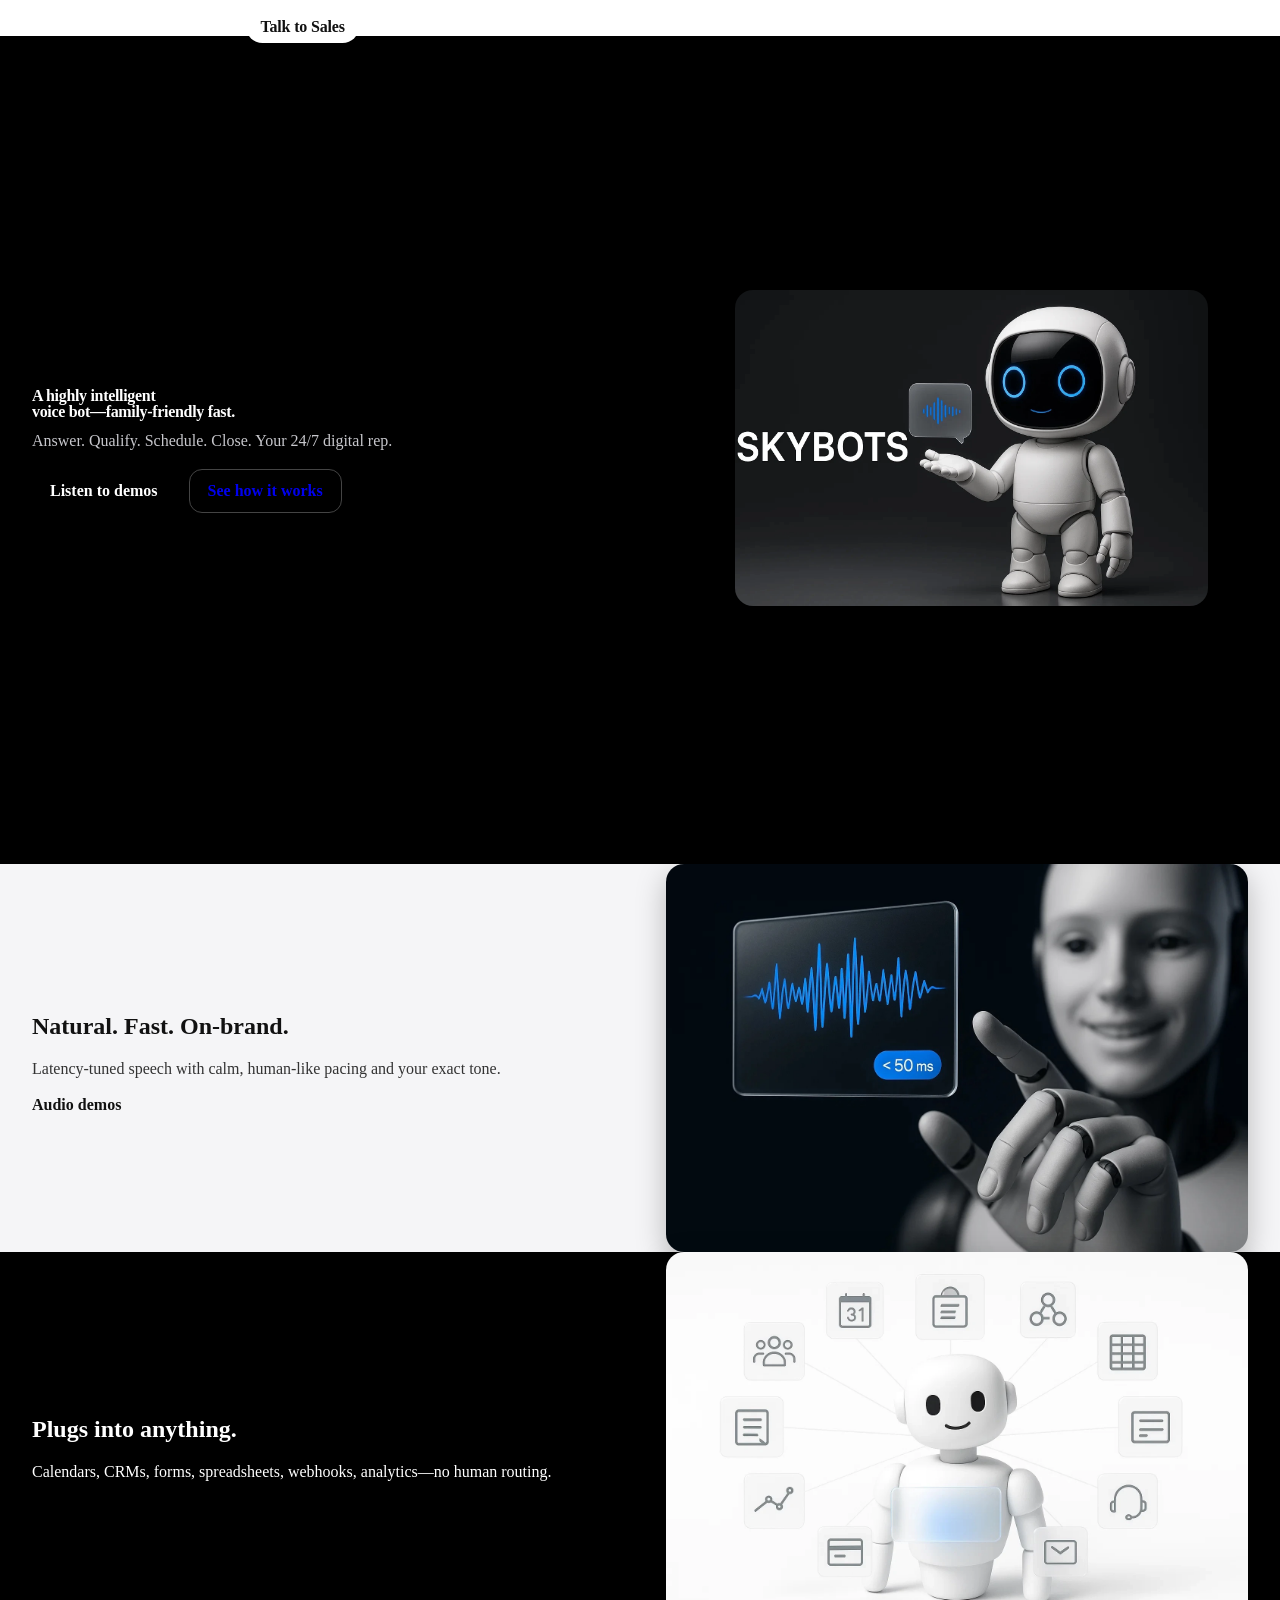
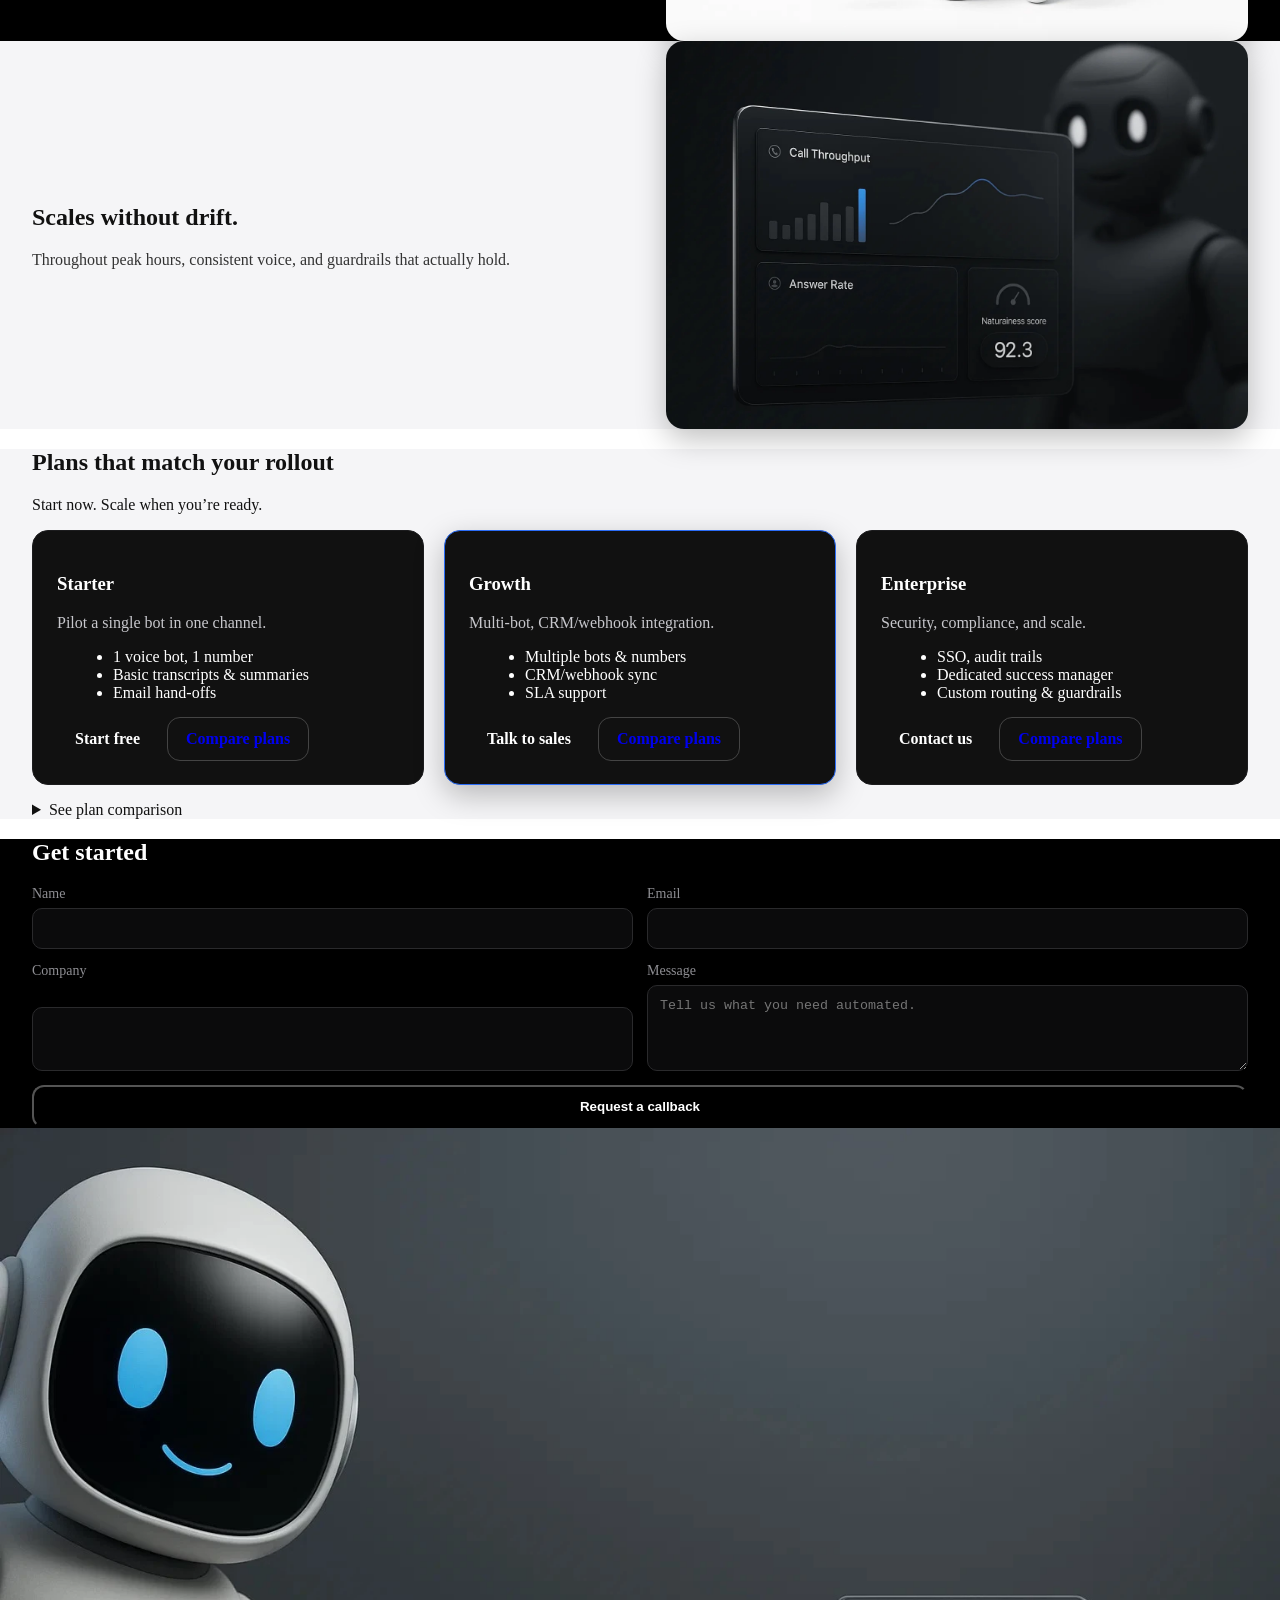
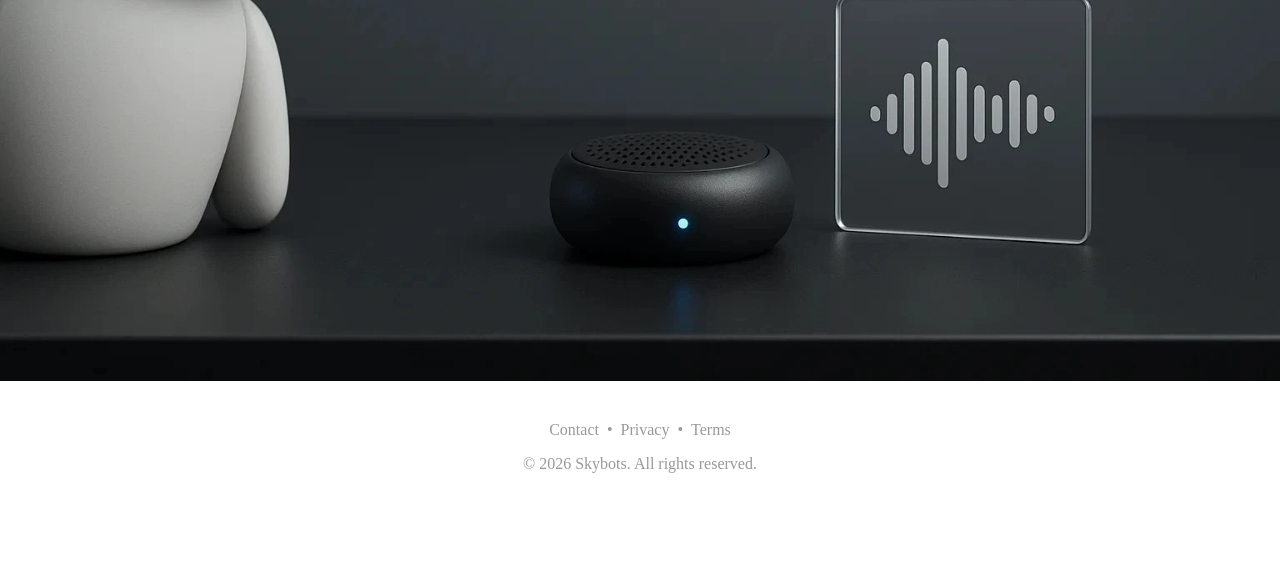
==== commit 48eba9b9: "feat(demos): embed stacked demo bars inline" ====
--- a/index.html
+++ b/index.html
@@ -1,216 +1,201 @@
 <!doctype html>
 <html lang="en">
 <head>
-  <meta charset="utf-8" />
-  <meta name="viewport" content="width=device-width,initial-scale=1" />
-  <title>Skybots – AI Voice Bots</title>
-  <meta name="description" content="Skybots voice bots: answer, qualify, schedule, and hand-off—24/7, on-brand." />
-  <link rel="icon" href="images/favicon.ico">
-  <link rel="apple-touch-icon" sizes="180x180" href="images/icon-180.png">
-  <meta name="theme-color" content="#000000">
-  <meta property="og:title" content="Skybots – AI Voice Bots">
-  <meta property="og:description" content="Answer. Qualify. Schedule. Close. Your 24/7 digital rep.">
-  <meta property="og:type" content="website">
-  <meta property="og:url" content="https://gonia25.github.io/skybots-apple-style-landing/">
-  <meta property="og:image" content="https://gonia25.github.io/skybots-apple-style-landing/images/hero.webp">
-  <meta name="twitter:card" content="summary_large_image">
-  <link rel="preload" href="images/hero.webp" as="image" fetchpriority="high">
-  <link rel="stylesheet" href="styles.css" />
-  <script defer src="app.js"></script>
+  <meta charset="utf-8" />
+  <meta name="viewport" content="width=device-width,initial-scale=1" />
+  <title>Skybots – AI Voice Bots</title>
+  <meta name="description" content="Skybots voice bots: answer, qualify, schedule, and hand-off—24/7, on-brand." />
+  <link rel="icon" href="images/favicon.ico">
+  <link rel="apple-touch-icon" sizes="180x180" href="images/icon-180.png">
+  <meta name="theme-color" content="#000000">
+  <meta property="og:title" content="Skybots – AI Voice Bots">
+  <meta property="og:description" content="Answer. Qualify. Schedule. Close. Your 24/7 digital rep.">
+  <meta property="og:type" content="website">
+  <meta property="og:url" content="https://gonia25.github.io/skybots-apple-style-landing/">
+  <meta property="og:image" content="https://gonia25.github.io/skybots-apple-style-landing/images/hero.webp">
+  <meta name="twitter:card" content="summary_large_image">
+  <link rel="preload" href="images/hero.webp" as="image" fetchpriority="high">
+  <link rel="stylesheet" href="styles.css" />
+  <script defer src="app.js"></script>
 </head>
 <body>
-  <!-- Sticky translucent nav (always dark) -->
-  <header class="nav" data-scroll>
-    <a class="brand" href="#">Skybots</a>
-    <nav class="nav-links">
-      <a href="#demos-inline">Audio Demos</a>
-      <a href="#features">Features</a>
-      <a href="#plans">Plans</a>
-      <a class="cta" href="#contact">Talk to Sales</a>
-    </nav>
-  </header>
-
-  <main>
-    <!-- HERO -->
-    <section class="section dark hero" aria-labelledby="hero-title">
-      <div class="container hero-grid">
-        <div class="hero-copy">
-          <h1 id="hero-title">A highly intelligent<br>voice bot—family-friendly fast.</h1>
-          <p class="hero-sub">Answer. Qualify. Schedule. Close. Your 24/7 digital rep.</p>
-          <div class="hero-cta">
-            <a class="btn primary" href="#demos-inline">Listen to demos</a>
-            <a class="btn ghost" href="#demos-inline">See how it works</a>
-          </div>
-        </div>
-        <figure class="hero-media">
-          <img src="images/hero.webp"
-               alt="Youthful friendly service robot presenting an audio waveform."
-               width="1600" height="900" decoding="async">
-        </figure>
-      </div>
-    </section>
-
-    <!-- FEATURES: Slab #1 (light) WITH INLINE DEMOS ON THE LEFT -->
-    <section id="features" class="section light" aria-label="Highlights">
-      <div class="container panel">
-        <div class="copy">
-          <h2>Natural. Fast. On-brand.</h2>
-          <p>Latency-tuned speech with calm, human-like pacing and your exact tone.</p>
-
-          <!-- Inline demos (top of site) -->
-          <div id="demos-inline" class="demos-inline" aria-label="Audio demos">
-            <h3 class="demos-title">Audio demos</h3>
-            <div id="audio-grid" class="audio-grid inline" role="list" aria-describedby="demos-inline">
-              <!-- JS will inject three cards here -->
-              <div class="skeleton card"></div>
-              <div class="skeleton card"></div>
-              <div class="skeleton card"></div>
-            </div>
-          </div>
-        </div>
-
-        <img src="images/speed.webp"
-             alt="Robot hand indicating a glass tile with ultra-low latency waveform."
-             width="1600" height="1066" loading="lazy" decoding="async">
-      </div>
-    </section>
-
-    <!-- FEATURES: Slab #2 (dark) -->
-    <section class="section dark">
-      <div class="container panel">
-        <div class="copy">
-          <h2>Plugs into anything.</h2>
-          <p>Calendars, CRMs, forms, spreadsheets, webhooks, analytics—no human routing.</p>
-        </div>
-        <img src="images/integrations.webp"
-             alt="Friendly robot surrounded by neutral system glyphs for integrations."
-             width="1600" height="1066" loading="lazy" decoding="async">
-      </div>
-    </section>
-
-    <!-- FEATURES: Slab #3 (light) -->
-    <section class="section light">
-      <div class="container panel">
-        <div class="copy">
-          <h2>Scales without drift.</h2>
-          <p>Throughput at peak hours, consistent voice, and guardrails that actually hold.</p>
-        </div>
-        <img src="images/dashboard.webp"
-             alt="Dark analytics dashboard for voice bot with throughput and answer rate."
-             width="1600" height="1066" loading="lazy" decoding="async">
-      </div>
-    </section>
-
-    <!-- Sticky player lives once, globally -->
-    <div id="player" class="player" aria-live="polite">
-      <button id="playpause" class="icon" aria-label="Play/Pause" title="Play/Pause">⏯</button>
-      <span id="nowplaying" class="np">—</span>
-      <div class="seek"><input id="seekbar" type="range" min="0" max="100" value="0" aria-label="Seek"></div>
-      <button id="back15" class="icon" aria-label="Back 15s" title="Back 15s">↺15</button>
-      <button id="fwd15" class="icon" aria-label="Forward 15s" title="Forward 15s">15↻</button>
-      <select id="speed" aria-label="Playback speed">
-        <option>1.0×</option><option>1.25×</option><option>1.5×</option><option>1.75×</option><option>2.0×</option>
-      </select>
-      <audio id="audio" preload="none" crossorigin="anonymous"></audio>
-    </div>
-
-    <!-- PLANS (Slack-style, unchanged behavior) -->
-    <section id="plans" class="section light" aria-labelledby="plans-title">
-      <div class="container">
-        <h2 id="plans-title">Plans that match your rollout</h2>
-        <p class="muted">Start now. Scale when you’re ready.</p>
-
-        <div class="cards three">
-          <article class="card">
-            <h3>Starter</h3>
-            <p class="sub">Pilot a single bot in one channel.</p>
-            <ul>
-              <li>1 voice bot, 1 number</li>
-              <li>Basic transcripts & summaries</li>
-              <li>Email hand-offs</li>
-            </ul>
-            <div class="actions">
-              <a href="#contact" class="btn primary">Start free</a>
-              <a href="#compare" class="btn ghost">Compare plans</a>
-            </div>
-          </article>
-
-          <article class="card accent">
-            <h3>Growth</h3>
-            <p class="sub">Multi-bot, CRM/webhook integration.</p>
-            <ul>
-              <li>Multiple bots & numbers</li>
-              <li>CRM/webhook sync</li>
-              <li>SLA support</li>
-            </ul>
-            <div class="actions">
-              <a href="#contact" class="btn primary">Talk to sales</a>
-              <a href="#compare" class="btn ghost">Compare plans</a>
-            </div>
-          </article>
-
-          <article class="card">
-            <h3>Enterprise</h3>
-            <p class="sub">Security, compliance, and scale.</p>
-            <ul>
-              <li>SSO, audit trails</li>
-              <li>Dedicated success manager</li>
-              <li>Custom routing & guardrails</li>
-            </ul>
-            <div class="actions">
-              <a href="#contact" class="btn primary">Contact us</a>
-              <a href="#compare" class="btn ghost">Compare plans</a>
-            </div>
-          </article>
-        </div>
-
-        <div id="compare" class="compare">
-          <details>
-            <summary>See plan comparison</summary>
-            <table aria-label="Plan comparison">
-              <thead><tr><th>Feature</th><th>Starter</th><th>Growth</th><th>Enterprise</th></tr></thead>
-              <tbody>
-                <tr><td>Bots & numbers</td><td>1 / 1</td><td>Multi / Multi</td><td>Unlimited</td></tr>
-                <tr><td>Transcripts</td><td>Basic</td><td>Enhanced</td><td>Advanced + export</td></tr>
-                <tr><td>Integrations</td><td>Email</td><td>CRM/Webhooks</td><td>Custom</td></tr>
-                <tr><td>Support</td><td>Community</td><td>SLA</td><td>Dedicated</td></tr>
-                <tr><td>Compliance</td><td>—</td><td>—</td><td>SSO/Audit</td></tr>
-              </tbody>
-            </table>
-          </details>
-        </div>
-      </div>
-    </section>
-
-    <!-- CONTACT -->
-    <section id="contact" class="section dark" aria-labelledby="contact-title">
-      <div class="container contact">
-        <h2 id="contact-title">Get started</h2>
-        <form class="contact-form" action="https://formspree.io/f/your-id" method="POST">
-          <label>Name<input name="name" required></label>
-          <label>Email<input name="email" type="email" required></label>
-          <label>Company<input name="company"></label>
-          <label>Message<textarea name="message" rows="4" placeholder="Tell us what you need automated."></textarea></label>
-          <button class="btn primary" type="submit">Request a callback</button>
-        </form>
-      </div>
-    </section>
-
-    <!-- CTA FOOTER IMAGE -->
-    <section class="section dark cta-footer" aria-hidden="true">
-      <img src="images/cta.webp"
-           alt="Minimal desk scene with friendly robot, mic puck, and waveform card."
-           width="1920" height="823" loading="lazy" decoding="async">
-    </section>
-  </main>
-
-  <footer class="footer">
-    <nav class="foot-links">
-      <a href="#contact">Contact</a><span>•</span>
-      <a href="#" aria-disabled="true">Privacy</a><span>•</span>
-      <a href="#" aria-disabled="true">Terms</a>
-    </nav>
-    <p>© <span id="year"></span> Skybots. All rights reserved.</p>
-  </footer>
+  <!-- Always-dark sticky nav -->
+  <header class="nav">
+    <a class="brand" href="#">Skybots</a>
+    <nav class="nav-links">
+      <a href="#demos-inline">Audio Demos</a>
+      <a href="#features">Features</a>
+      <a href="#plans">Plans</a>
+      <a class="cta" href="#contact">Talk to Sales</a>
+    </nav>
+  </header>
+
+  <main>
+    <!-- HERO -->
+    <section class="section dark hero" aria-labelledby="hero-title">
+      <div class="container hero-grid">
+        <div class="hero-copy">
+          <h1 id="hero-title">A highly intelligent<br>voice bot—family-friendly fast.</h1>
+          <p class="hero-sub">Answer. Qualify. Schedule. Close. Your 24/7 digital rep.</p>
+          <div class="hero-cta">
+            <a class="btn primary" href="#demos-inline">Listen to demos</a>
+            <a class="btn ghost" href="#demos-inline">See how it works</a>
+          </div>
+        </div>
+        <figure class="hero-media">
+          <img src="images/hero.webp" alt="Youthful friendly service robot presenting an audio waveform."
+               width="1600" height="900" decoding="async">
+        </figure>
+      </div>
+    </section>
+
+    <!-- FEATURES: Slab #1 (light) — demos embedded on the left -->
+    <section id="features" class="section light" aria-label="Highlights">
+      <div class="container panel">
+        <div class="copy">
+          <h2>Natural. Fast. On-brand.</h2>
+          <p>Latency-tuned speech with calm, human-like pacing and your exact tone.</p>
+
+          <!-- Inline demos block -->
+          <div id="demos-inline" class="demos-inline" aria-label="Audio demos">
+            <h3 class="demos-title">Audio demos</h3>
+            <div id="audio-list" class="demo-list" role="list" aria-describedby="demos-inline">
+              <!-- JS injects three stacked demo bars here -->
+              <div class="skeleton bar"></div>
+              <div class="skeleton bar"></div>
+              <div class="skeleton bar"></div>
+            </div>
+          </div>
+        </div>
+
+        <img src="images/speed.webp"
+             alt="Robot hand indicating a glass tile with ultra-low latency waveform."
+             width="1600" height="1066" loading="lazy" decoding="async">
+      </div>
+    </section>
+
+    <!-- FEATURES: Slab #2 (dark) -->
+    <section class="section dark">
+      <div class="container panel">
+        <div class="copy">
+          <h2>Plugs into anything.</h2>
+          <p>Calendars, CRMs, forms, spreadsheets, webhooks, analytics—no human routing.</p>
+        </div>
+        <img src="images/integrations.webp"
+             alt="Friendly robot surrounded by neutral system glyphs for integrations."
+             width="1600" height="1066" loading="lazy" decoding="async">
+      </div>
+    </section>
+
+    <!-- FEATURES: Slab #3 (light) -->
+    <section class="section light">
+      <div class="container panel">
+        <div class="copy">
+          <h2>Scales without drift.</h2>
+          <p>Throughout peak hours, consistent voice, and guardrails that actually hold.</p>
+        </div>
+        <img src="images/dashboard.webp"
+             alt="Dark analytics dashboard for voice bot with throughput and answer rate."
+             width="1600" height="1066" loading="lazy" decoding="async">
+      </div>
+    </section>
+
+    <!-- PLANS -->
+    <section id="plans" class="section light" aria-labelledby="plans-title">
+      <div class="container">
+        <h2 id="plans-title">Plans that match your rollout</h2>
+        <p class="muted">Start now. Scale when you’re ready.</p>
+
+        <div class="cards three">
+          <article class="card">
+            <h3>Starter</h3>
+            <p class="sub">Pilot a single bot in one channel.</p>
+            <ul>
+              <li>1 voice bot, 1 number</li>
+              <li>Basic transcripts & summaries</li>
+              <li>Email hand-offs</li>
+            </ul>
+            <div class="actions">
+              <a href="#contact" class="btn primary">Start free</a>
+              <a href="#compare" class="btn ghost">Compare plans</a>
+            </div>
+          </article>
+
+          <article class="card accent">
+            <h3>Growth</h3>
+            <p class="sub">Multi-bot, CRM/webhook integration.</p>
+            <ul>
+              <li>Multiple bots & numbers</li>
+              <li>CRM/webhook sync</li>
+              <li>SLA support</li>
+            </ul>
+            <div class="actions">
+              <a href="#contact" class="btn primary">Talk to sales</a>
+              <a href="#compare" class="btn ghost">Compare plans</a>
+            </div>
+          </article>
+
+          <article class="card">
+            <h3>Enterprise</h3>
+            <p class="sub">Security, compliance, and scale.</p>
+            <ul>
+              <li>SSO, audit trails</li>
+              <li>Dedicated success manager</li>
+              <li>Custom routing & guardrails</li>
+            </ul>
+            <div class="actions">
+              <a href="#contact" class="btn primary">Contact us</a>
+              <a href="#compare" class="btn ghost">Compare plans</a>
+            </div>
+          </article>
+        </div>
+
+        <div id="compare" class="compare">
+          <details>
+            <summary>See plan comparison</summary>
+            <table aria-label="Plan comparison">
+              <thead><tr><th>Feature</th><th>Starter</th><th>Growth</th><th>Enterprise</th></tr></thead>
+              <tbody>
+                <tr><td>Bots & numbers</td><td>1 / 1</td><td>Multi / Multi</td><td>Unlimited</td></tr>
+                <tr><td>Transcripts</td><td>Basic</td><td>Enhanced</td><td>Advanced + export</td></tr>
+                <tr><td>Integrations</td><td>Email</td><td>CRM/Webhooks</td><td>Custom</td></tr>
+                <tr><td>Support</td><td>Community</td><td>SLA</td><td>Dedicated</td></tr>
+                <tr><td>Compliance</td><td>—</td><td>—</td><td>SSO/Audit</td></tr>
+              </tbody>
+            </table>
+          </details>
+        </div>
+      </div>
+    </section>
+
+    <!-- CONTACT -->
+    <section id="contact" class="section dark" aria-labelledby="contact-title">
+      <div class="container contact">
+        <h2 id="contact-title">Get started</h2>
+        <form class="contact-form" action="https://formspree.io/f/your-id" method="POST">
+          <label>Name<input name="name" required></label>
+          <label>Email<input name="email" type="email" required></label>
+          <label>Company<input name="company"></label>
+          <label>Message<textarea name="message" rows="4" placeholder="Tell us what you need automated."></textarea></label>
+          <button class="btn primary" type="submit">Request a callback</button>
+        </form>
+      </div>
+    </section>
+
+    <!-- CTA FOOTER IMAGE -->
+    <section class="section dark cta-footer" aria-hidden="true">
+      <img src="images/cta.webp" alt="Minimal desk scene with friendly robot, mic puck, and waveform card."
+           width="1920" height="823" loading="lazy" decoding="async">
+    </section>
+  </main>
+
+  <footer class="footer">
+    <nav class="foot-links">
+      <a href="#contact">Contact</a><span>•</span>
+      <a href="#" aria-disabled="true">Privacy</a><span>•</span>
+      <a href="#" aria-disabled="true">Terms</a>
+    </nav>
+    <p>© <span id="year"></span> Skybots. All rights reserved.</p>
+  </footer>
 </body>
 </html>
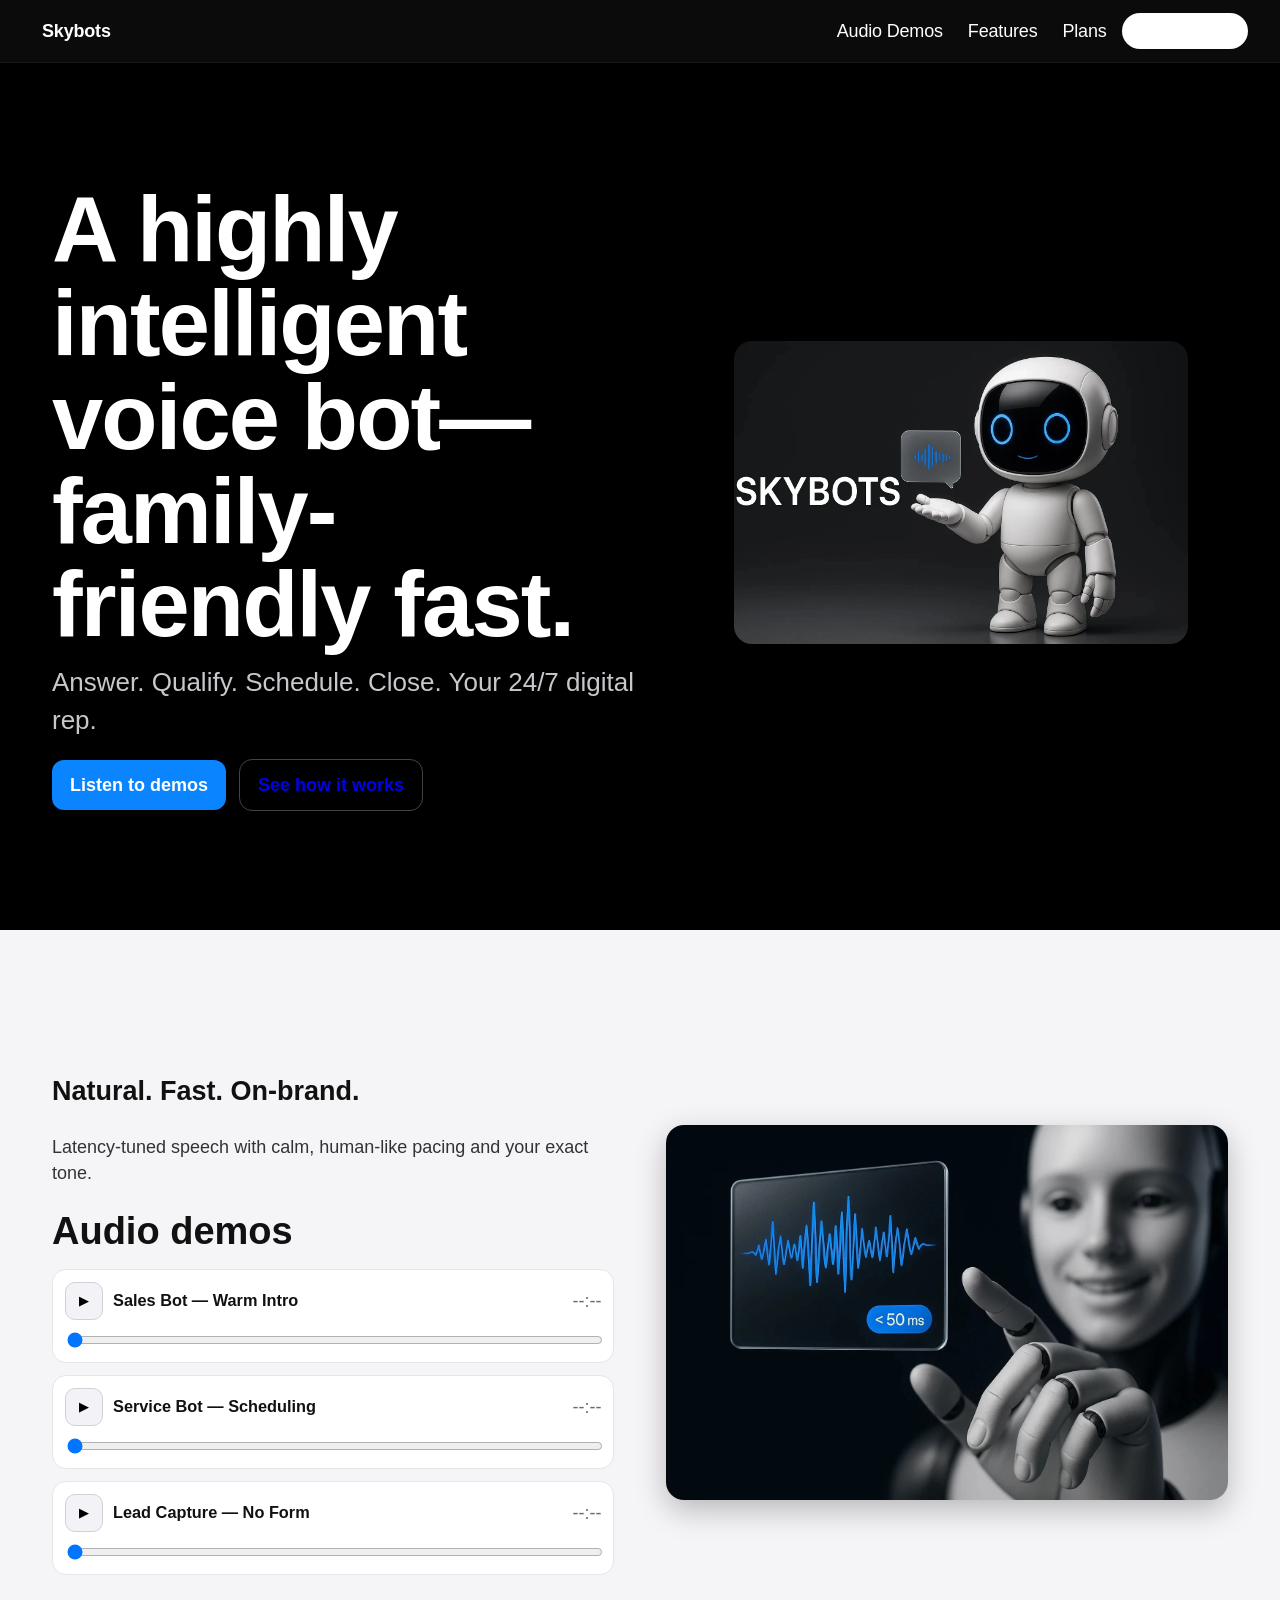
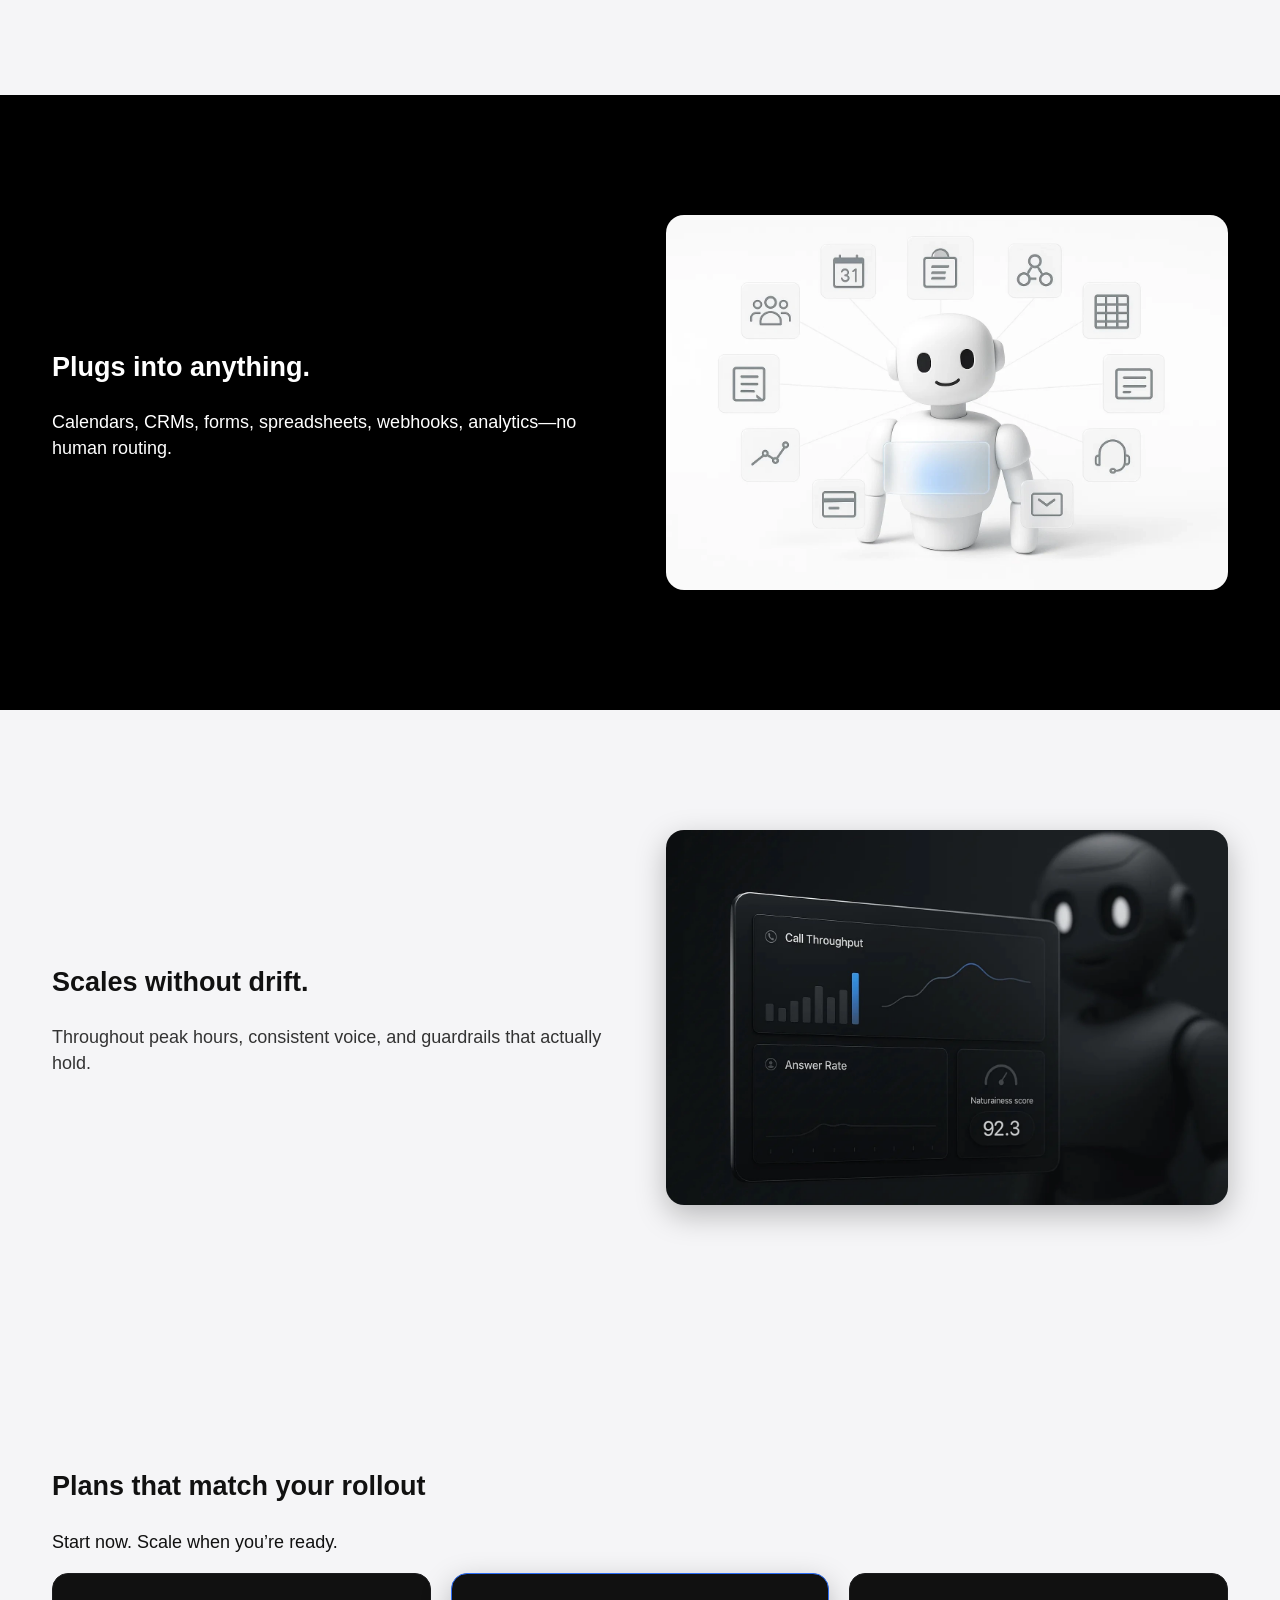
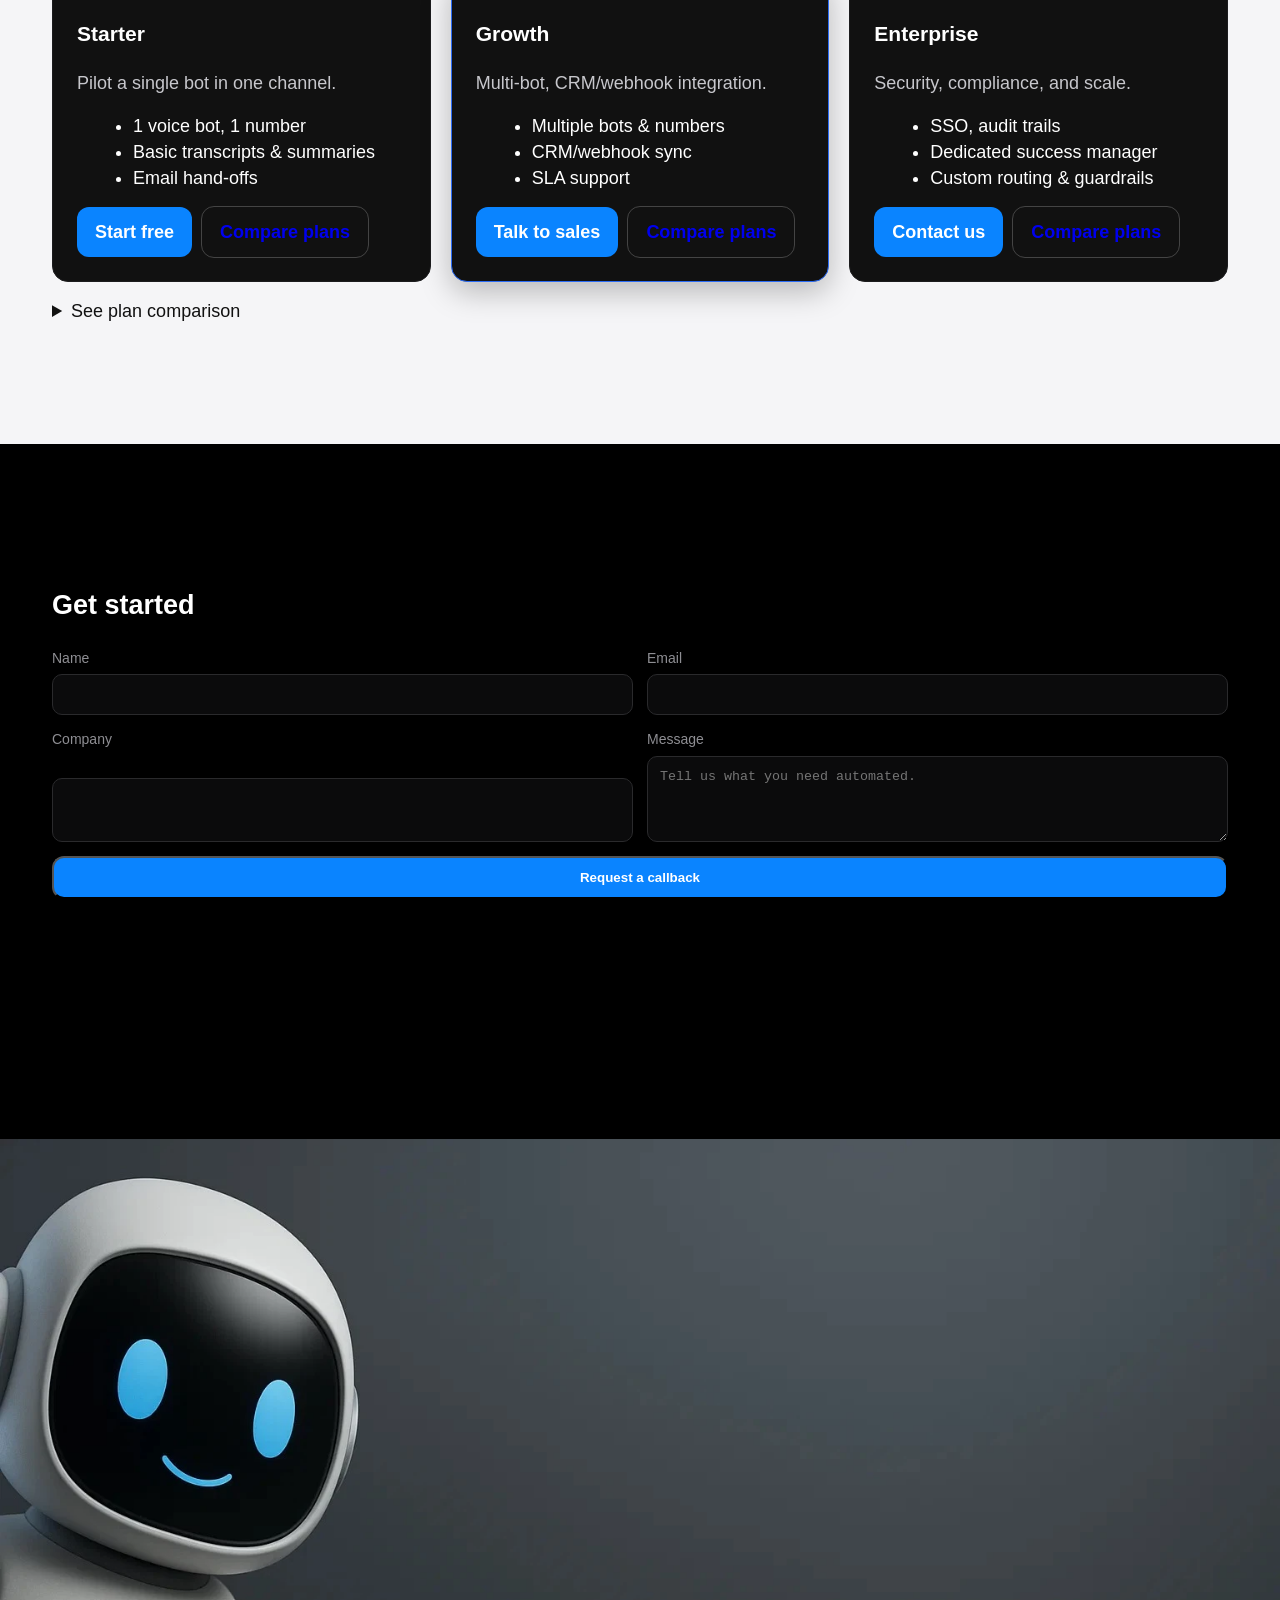
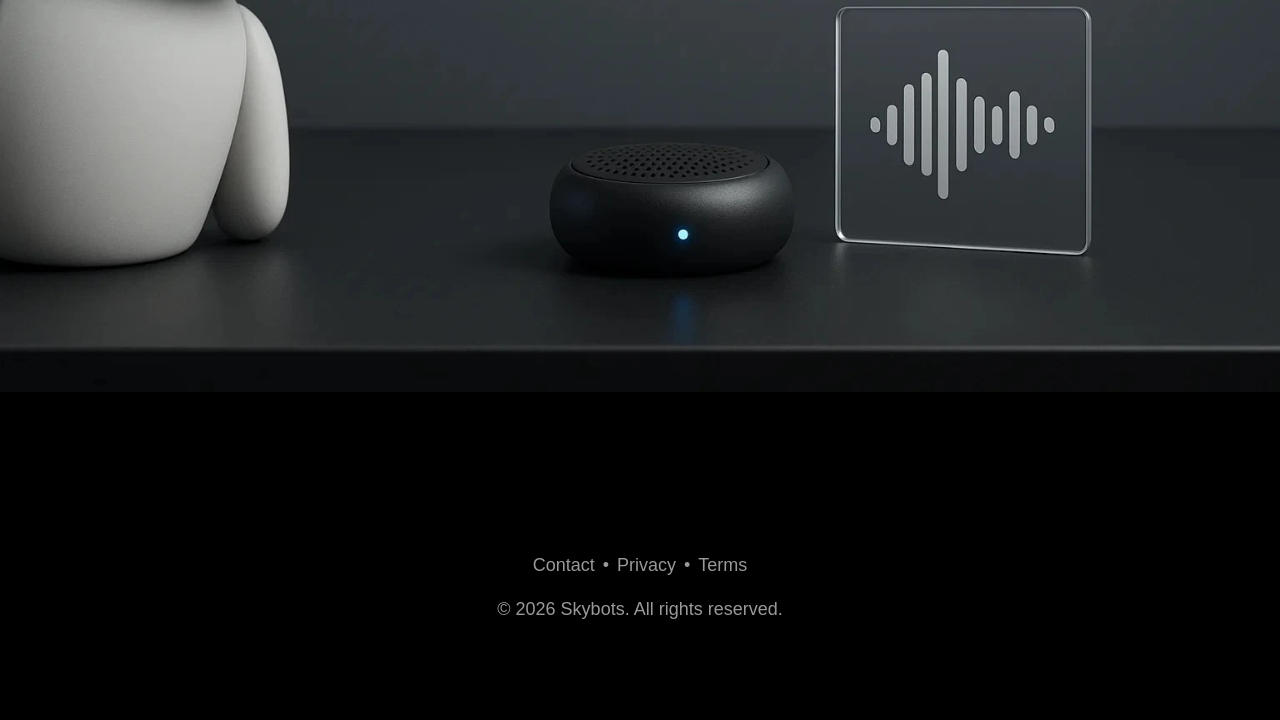
==== commit 79461a99: "fix(audio): robust audios.json load (path fallback + cache-bust)" ====
--- a/index.html
+++ b/index.html
@@ -16,7 +16,8 @@
   <meta name="twitter:card" content="summary_large_image">
   <link rel="preload" href="images/hero.webp" as="image" fetchpriority="high">
   <link rel="stylesheet" href="styles.css" />
-  <script defer src="app.js"></script>
+  <!-- Cache-busted script to ensure new JS loads immediately -->
+  <script defer src="app.js?v=5"></script>
 </head>
 <body>
   <!-- Always-dark sticky nav -->
--- a/styles.css
+++ b/styles.css
@@ -1,43 +1,44 @@
 :root{
-  --maxw:1240px; --gutter:clamp(16px,3vw,32px); --radius:18px;
-  --bg:#000; --fg:#fff; --muted:#6b6b70; --ink:#111; --paper:#fff;
-  --accent:#0A84FF; --shadow:0 10px 30px rgba(0,0,0,.25);
-  --slab:clamp(56px,10vw,120px);
-  --step0:clamp(15px,0.9vw + 10px,18px);
-  --step1:clamp(20px,1.6vw + 10px,26px);
-  --step2:clamp(28px,2.6vw + 12px,38px);
-  --step3:clamp(44px,4.2vw + 12px,64px);
-  --step4:clamp(64px,6.2vw + 16px,92px);
+  --maxw:1240px; --gutter:clamp(16px,3vw,32px); --radius:18px;
+  --bg:#000; --fg:#fff; --ink:#111; --paper:#fff;
+  --muted:#6b6b70; --accent:#0A84FF; --shadow:0 10px 30px rgba(0,0,0,.25);
+  --slab:clamp(56px,10vw,120px);
+  --step0:clamp(15px,0.9vw + 10px,18px);
+  --step1:clamp(20px,1.6vw + 10px,26px);
+  --step2:clamp(28px,2.6vw + 12px,38px);
+  --step3:clamp(44px,4.2vw + 12px,64px);
+  --step4:clamp(64px,6.2vw + 16px,92px);
 }
 
+/* Reset */
 *{box-sizing:border-box}
 html,body{margin:0;padding:0}
 body{
-  font:400 var(--step0)/1.45 -apple-system,BlinkMacSystemFont,"Segoe UI",Roboto,Inter,Arial,sans-serif;
-  color:var(--paper); background:var(--bg);
-  -webkit-font-smoothing:antialiased; text-rendering:optimizeLegibility;
+  font:400 var(--step0)/1.45 -apple-system,BlinkMacSystemFont,"Segoe UI",Roboto,Inter,Arial,sans-serif;
+  color:var(--paper); background:var(--bg);
+  -webkit-font-smoothing:antialiased; text-rendering:optimizeLegibility;
 }
 
-/* NAV — force dark, no accidental white */
+/* NAV — always dark and readable */
 .nav{
-  position:sticky; top:0; z-index:100;
-  display:flex; align-items:center; justify-content:space-between; gap:12px;
-  padding:12px var(--gutter);
-  background:rgba(17,17,17,.90); /* hard fallback */
-  -webkit-backdrop-filter:none; backdrop-filter:none; /* avoid frosted white */
-  border-bottom:1px solid rgba(255,255,255,.06);
+  position:sticky; top:0; z-index:100;
+  display:flex; align-items:center; justify-content:space-between; gap:12px;
+  padding:calc(10px + env(safe-area-inset-top)) var(--gutter) 10px var(--gutter);
+  background:#0b0b0c !important; /* kill any white/frosted bar */
+  color:#fff;
+  border-bottom:1px solid rgba(255,255,255,.06);
 }
-.nav a{color:#fff; text-decoration:none; padding:8px 10px; letter-spacing:-0.01em}
+.nav a:link, .nav a:visited{color:#fff; text-decoration:none; padding:8px 10px; letter-spacing:-0.01em}
 .nav .cta{background:#fff; color:#111; border-radius:999px; padding:8px 14px; font-weight:600}
 .brand{font-weight:700; letter-spacing:.2px}
 
-/* SECTIONS */
+/* Sections */
 .section{padding:var(--slab) 0}
 .section.light{background:#f5f5f7; color:#111}
 .section.dark{background:#000; color:#fff}
 .container{max-width:var(--maxw); margin:0 auto; padding:0 var(--gutter)}
 
-/* HERO */
+/* Hero */
 .hero{min-height:92vh; display:grid; place-items:center}
 .hero-grid{display:grid; grid-template-columns:1.05fr .95fr; gap:clamp(28px,4vw,56px); align-items:center}
 .hero h1{font-size:var(--step4); line-height:1.02; letter-spacing:-0.02em; margin:0 0 12px}
@@ -48,32 +49,26 @@
 .btn.ghost{outline:1px solid #444}
 .hero-media img{width:100%; height:auto; border-radius:var(--radius); box-shadow:var(--shadow)}
 
-/* FEATURE PANELS */
+/* Feature panels */
 .panel{display:grid; grid-template-columns:1fr 1fr; align-items:center; gap:clamp(28px,4vw,56px)}
 .panel img{width:100%; height:auto; border-radius:var(--radius); box-shadow:var(--shadow)}
 .section.light .copy p{color:#333}
 
-/* INLINE DEMOS (left column in the light slab) */
+/* Inline demo list (left column, light slab) */
 .demos-inline{margin-top:18px}
-.demos-title{margin:0 0 10px; font-size:var(--step2)}
-.audio-grid.inline{display:grid; grid-template-columns:1fr; gap:12px}
-.section.light .audio-card.card{
-  background:#fff; color:#111; border:1px solid #e5e5ea; border-radius:14px; padding:14px
-}
-.section.light .audio-card h3{margin:0 0 6px; font-size:1.05rem; color:#111}
-.section.light .audio-card p{margin:.1rem 0 .6rem; color:#6b6b70}
-.section.light .audio-card button{
-  width:100%; padding:10px 12px; border-radius:10px; border:1px solid #d1d1d6; background:#f2f2f7; color:#111
-}
+.demos-title{margin:0 0 10px; font-size:var(--step2); color:#111}
+.demo-list{display:grid; grid-template-columns:1fr; gap:12px}
+.demo{display:grid; grid-template-columns:auto 1fr auto; align-items:center; gap:10px;
+      background:#fff; color:#111; border:1px solid #e5e5ea; border-radius:14px; padding:12px}
+.demo .play{width:38px; height:38px; border-radius:10px; border:1px solid #d1d1d6; background:#f2f2f7}
+.demo h4{margin:0; font-size:1.02rem}
+.demo .time{color:#6b6b70; font-variant-numeric:tabular-nums}
+.demo .seek{grid-column:1 / -1; width:100%}
+.skeleton.bar{height:78px; background:linear-gradient(90deg,#eee 25%,#f6f6f8 37%,#eee 63%);
+              background-size:400% 100%; animation:shimmer 1.2s infinite; border-radius:14px}
+@keyframes shimmer{0%{background-position:100% 0}100%{background-position:-100% 0}}
 
-/* STICKY PLAYER */
-.player{position:sticky; bottom:0; left:0; right:0; display:flex; align-items:center; gap:10px; padding:10px var(--gutter); background:rgba(10,10,10,.85)}
-.player .np{min-width:180px; opacity:.9}
-.player .seek{flex:1}
-.player input[type="range"]{width:100%}
-.icon{background:#1c1c1e; border:1px solid #333; color:#fff; border-radius:10px; padding:8px 10px}
-
-/* PLANS */
+/* Plans */
 .cards.three{display:grid; grid-template-columns:1fr 1fr 1fr; gap:20px}
 .card{background:#111; color:#fff; border:1px solid #1c1c1e; border-radius:16px; padding:24px}
 .card .sub{color:#c7c7cc; margin:.25rem 0 1rem}
@@ -85,7 +80,7 @@
 .compare th,.compare td{border-bottom:1px solid #e5e5ea; padding:.6rem .4rem; text-align:left}
 .section.light .compare th,.section.light .compare td{color:#111}
 
-/* CONTACT + CTA FOOTER + FOOTER */
+/* Contact + CTA footer + Footer */
 .contact-form{display:grid; grid-template-columns:1fr 1fr; gap:14px}
 .contact-form label{display:grid; gap:6px; font-size:14px; color:#8e8e93}
 .contact-form input,.contact-form textarea{background:#0b0b0c; color:#fff; border:1px solid #2a2a2c; border-radius:10px; padding:12px}
@@ -97,10 +92,27 @@
 
 /* Responsive */
 @media (max-width:980px){
-  .hero-grid{grid-template-columns:1fr}
-  .panel{grid-template-columns:1fr}
+  .hero-grid{grid-template-columns:1fr}
+  .panel{grid-template-columns:1fr}
 }
 @media (prefers-reduced-motion: reduce){
-  *{animation:none !important; transition:none !important}
+  *{a
+    
+/* Apple-style demo bar styles */
+.demo{display:grid;grid-template-columns:auto 1fr auto;align-items:center;gap:12px;
+  background:linear-gradient(#fff,#fafafa);border:1px solid #e5e5ea;border-radius:16px;padding:12px 14px;
+  box-shadow:0 1px 0 #e5e5ea,0 10px 24px rgba(0,0,0,.05)}
+.demo .play{width:40px;height:40px;border-radius:12px;border:1px solid #d1d1d6;background:#f2f2f7;
+  display:grid;place-items:center;cursor:pointer;transition:transform .08s ease}
+.demo .play:hover{transform:translateY(-1px)}
+.demo .play svg{width:16px;height:16px}
+.demo h4{margin:0;font-size:1.02rem;color:#111}
+.demo .time{color:#6b6b70;font-variant-numeric:tabular-nums}
+.demo .seek{grid-column:1/-1;width:100%;accent-color:#0A84FF}
+.demo .seek::-webkit-slider-runnable-track{height:6px;border-radius:999px;background:#e9e9ee}
+.demo .seek::-webkit-slider-thumb{appearance:none;margin-top:-6px;width:18px;height:18px;border-radius:50%;
+  background:#fff;border:1px solid #d1d1d6;box-shadow:0 1px 2px rgba(0,0,0,.12)}
+.demo.is-playing{border-color:#c7d7ff;box-shadow:0 1px 0 #e5e5ea,0 12px 28px rgba(10,132,255,.10)}
+nimation:none !important; transition:none !important}
 }
-:focus-visible{outline:2px solid var(--accent); outline-offset:2px}+:focus-visible{outline:2px solid var(--accent); outline-offset:2px}
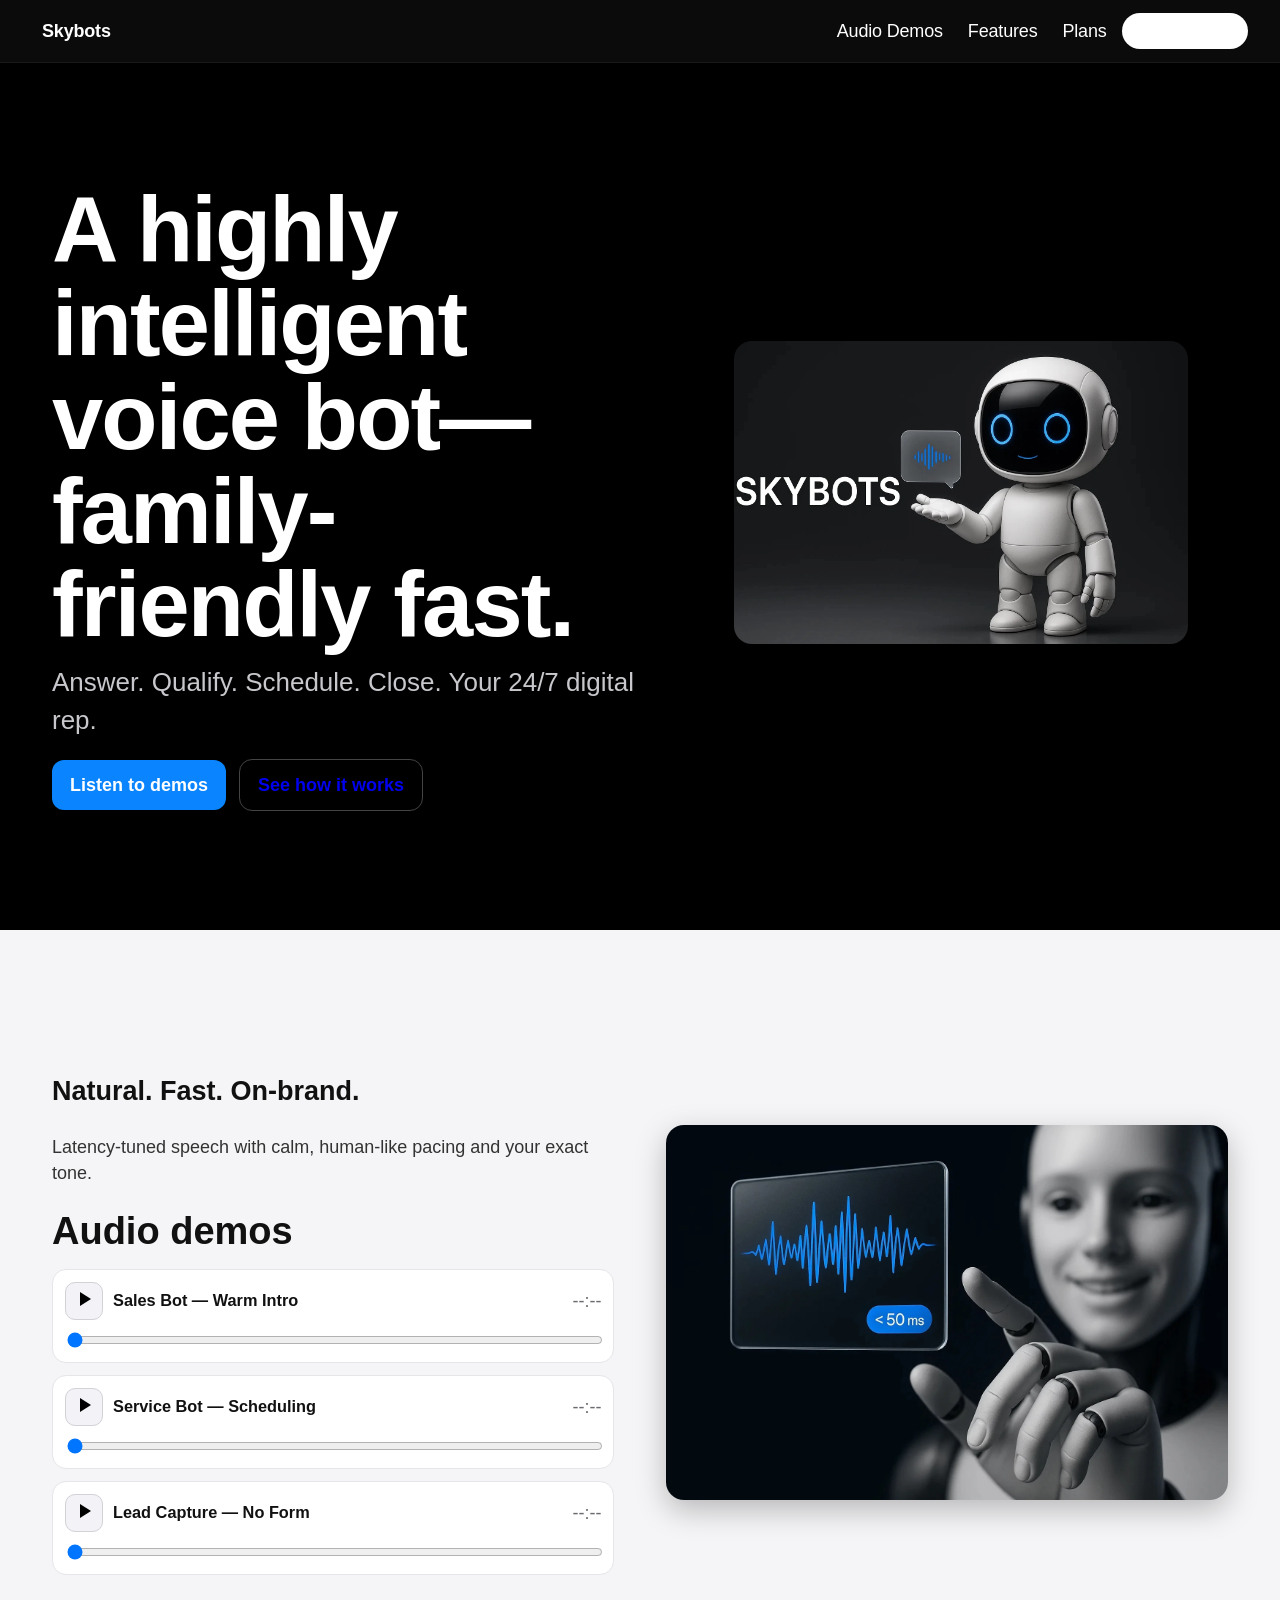
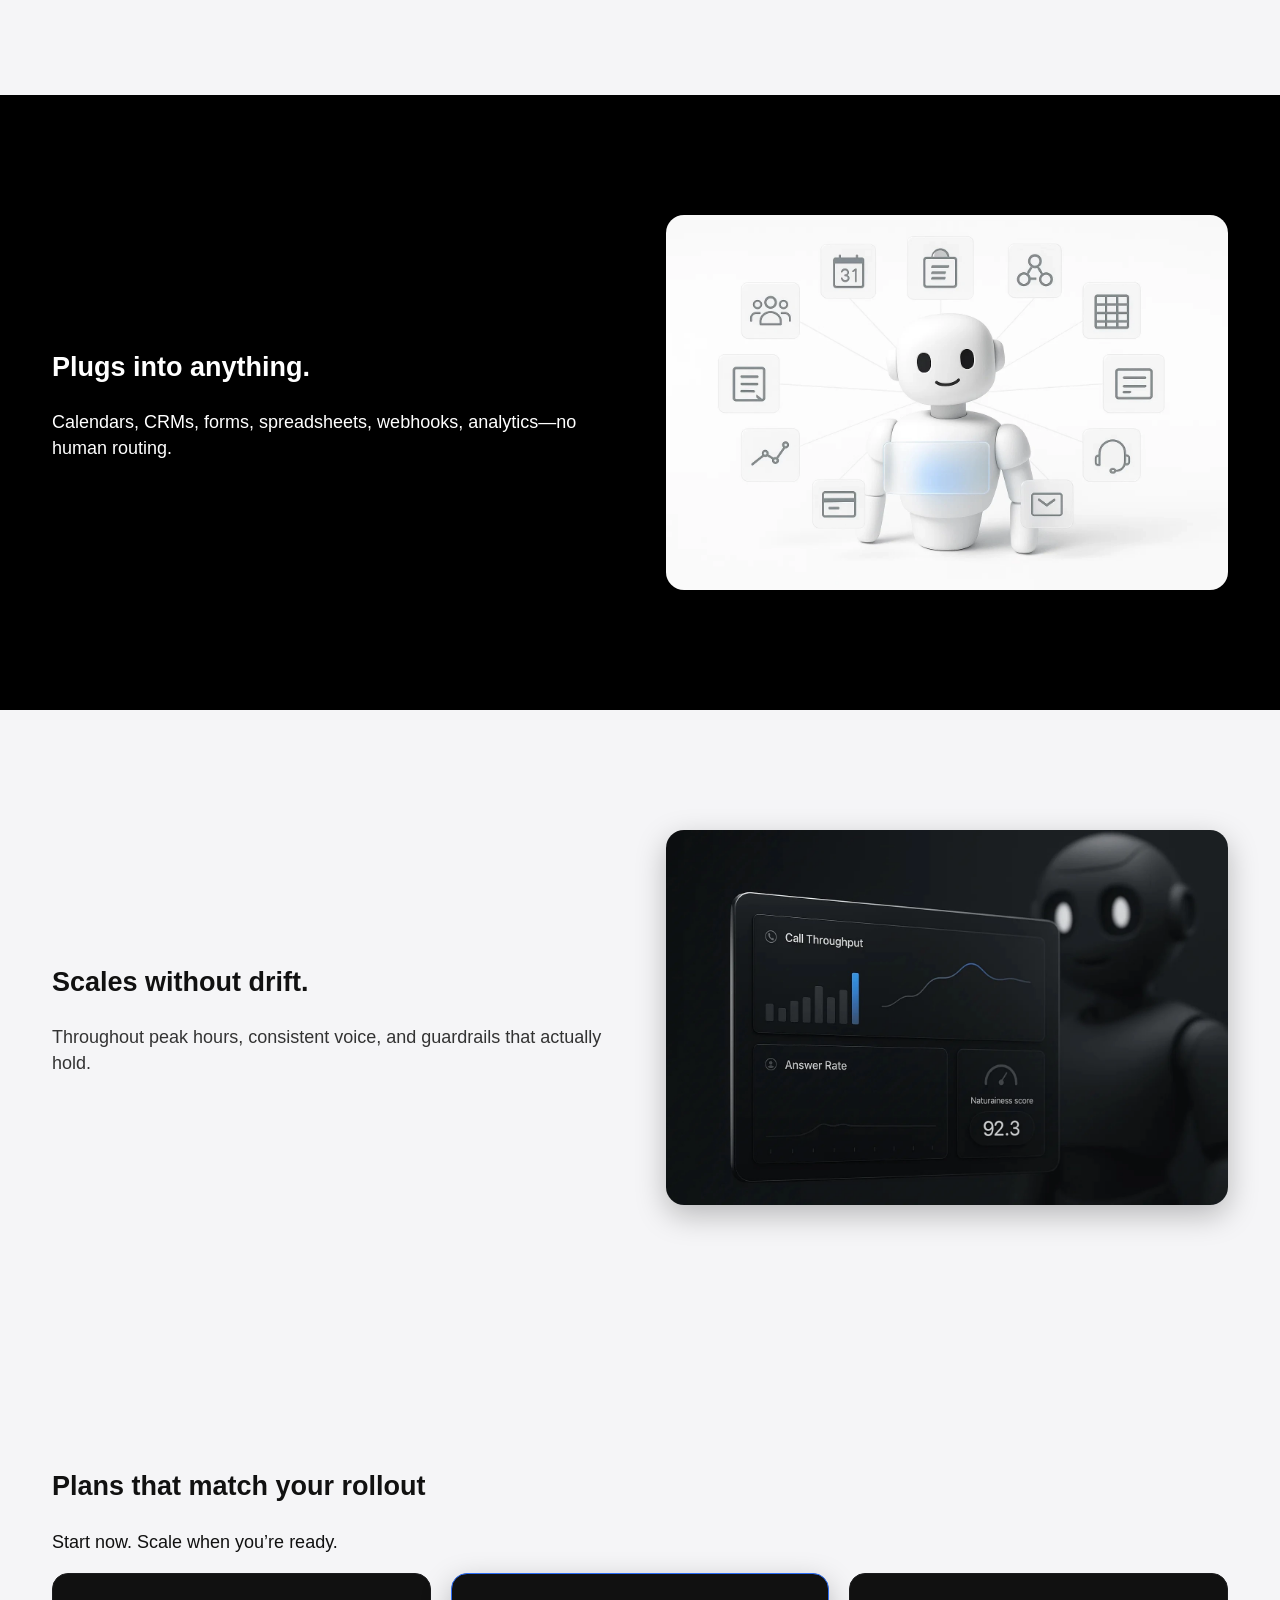
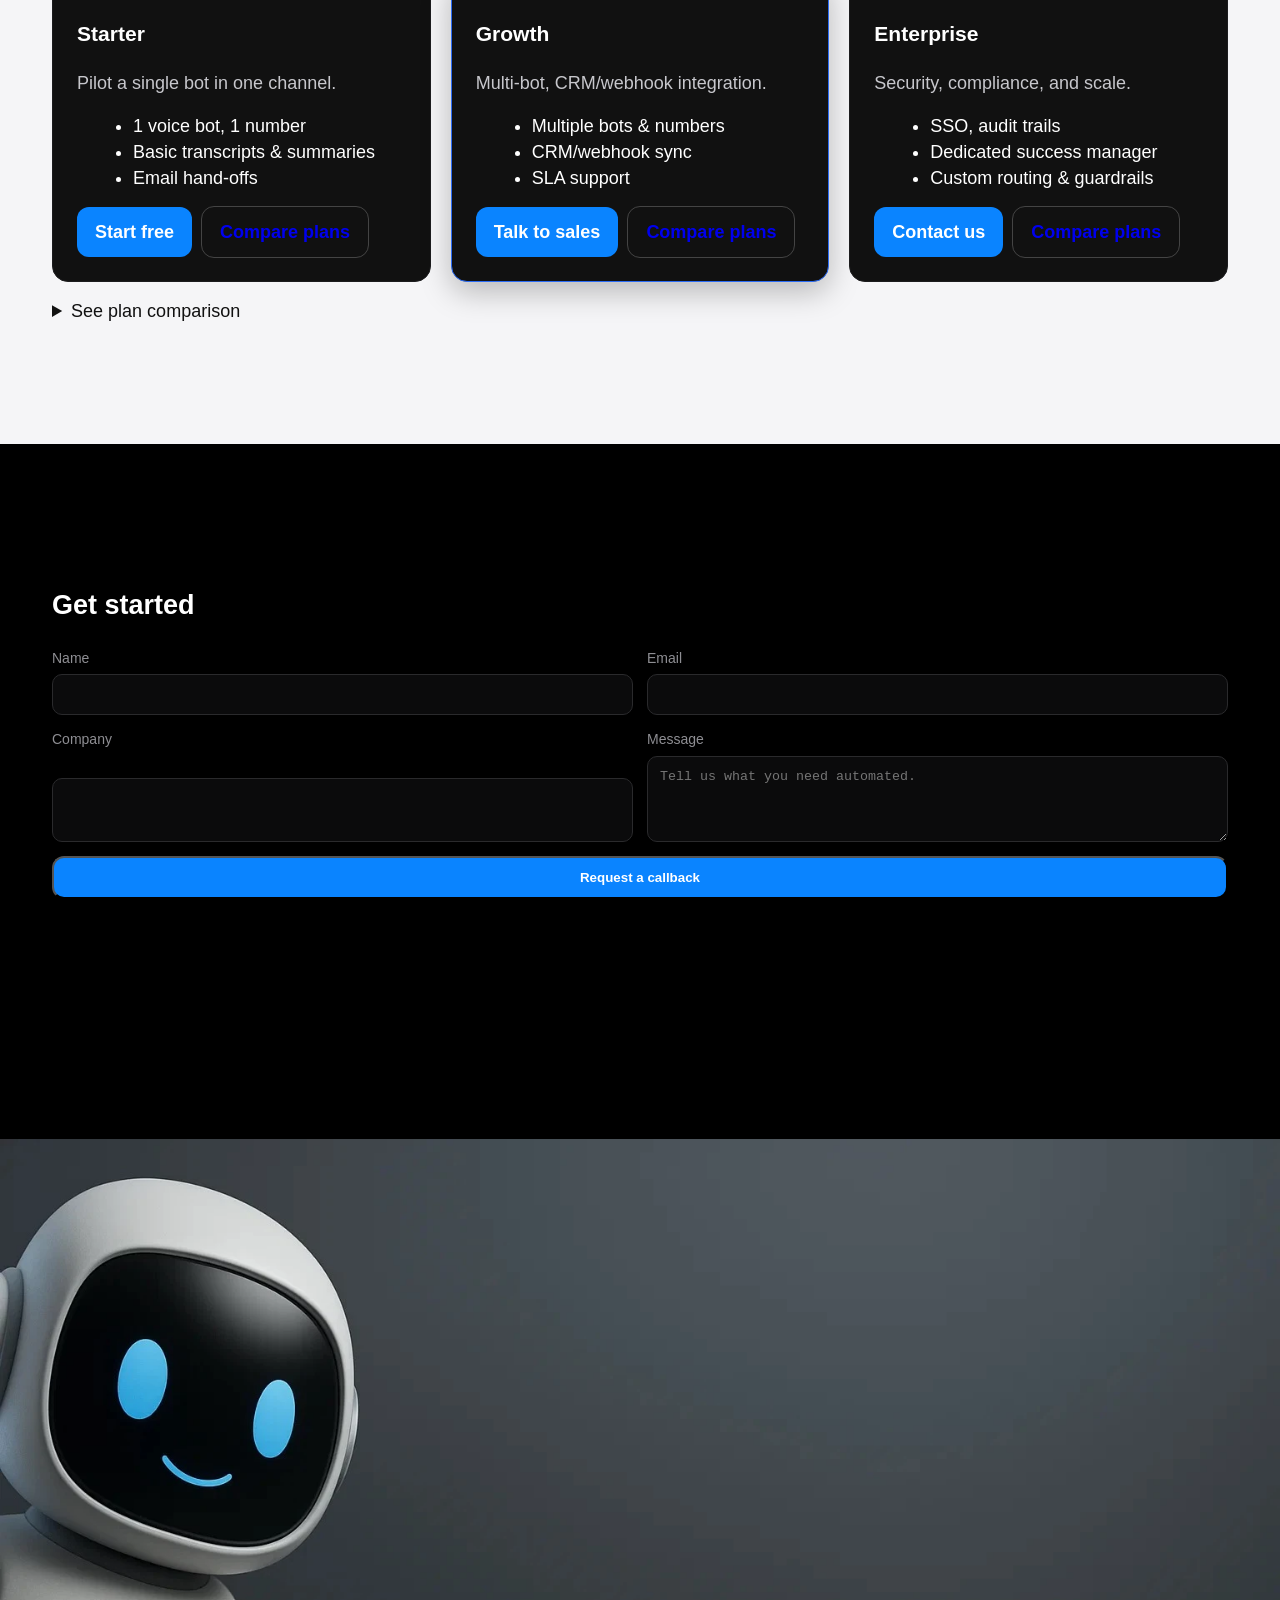
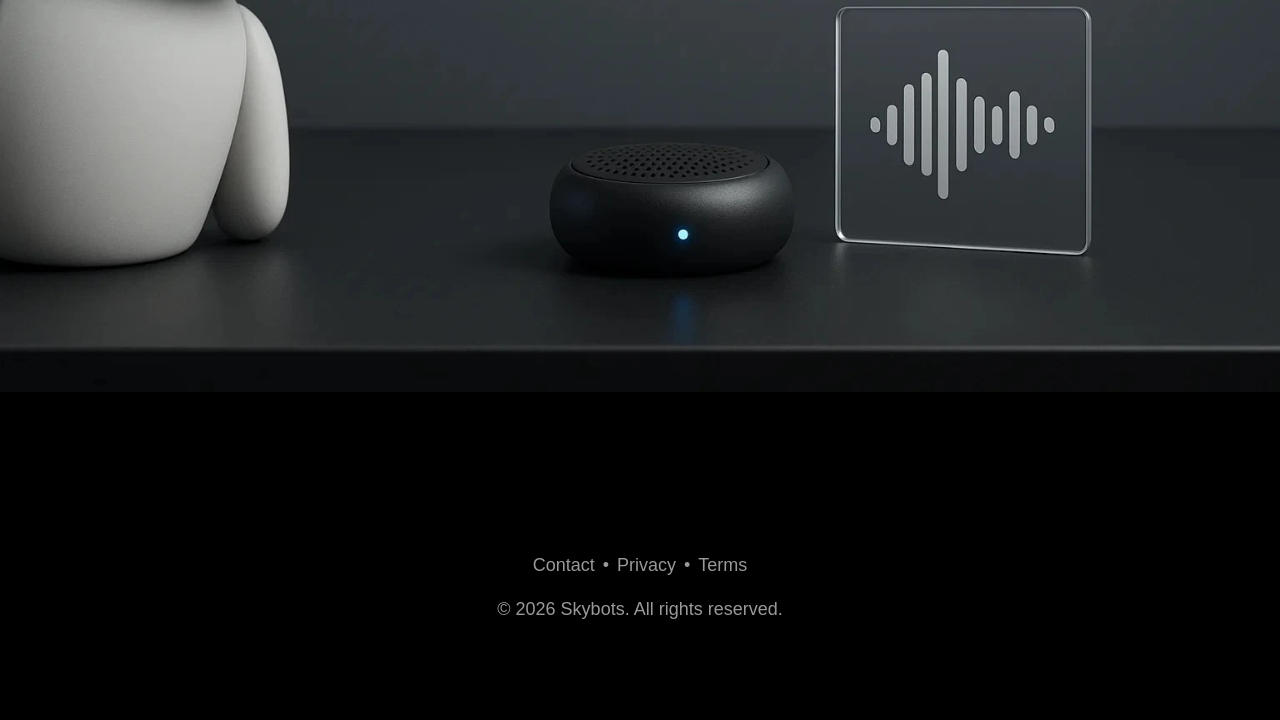
==== commit f8f54da5: "fix(audio): update script cache bust to v=6" ====
--- a/index.html
+++ b/index.html
@@ -17,7 +17,7 @@
   <link rel="preload" href="images/hero.webp" as="image" fetchpriority="high">
   <link rel="stylesheet" href="styles.css" />
   <!-- Cache-busted script to ensure new JS loads immediately -->
-  <script defer src="app.js?v=5"></script>
+ <script defer src="app.js?v=6"></script>
 </head>
 <body>
   <!-- Always-dark sticky nav -->
@@ -199,4 +199,4 @@
     <p>© <span id="year"></span> Skybots. All rights reserved.</p>
   </footer>
 </body>
-</html>+</html>
